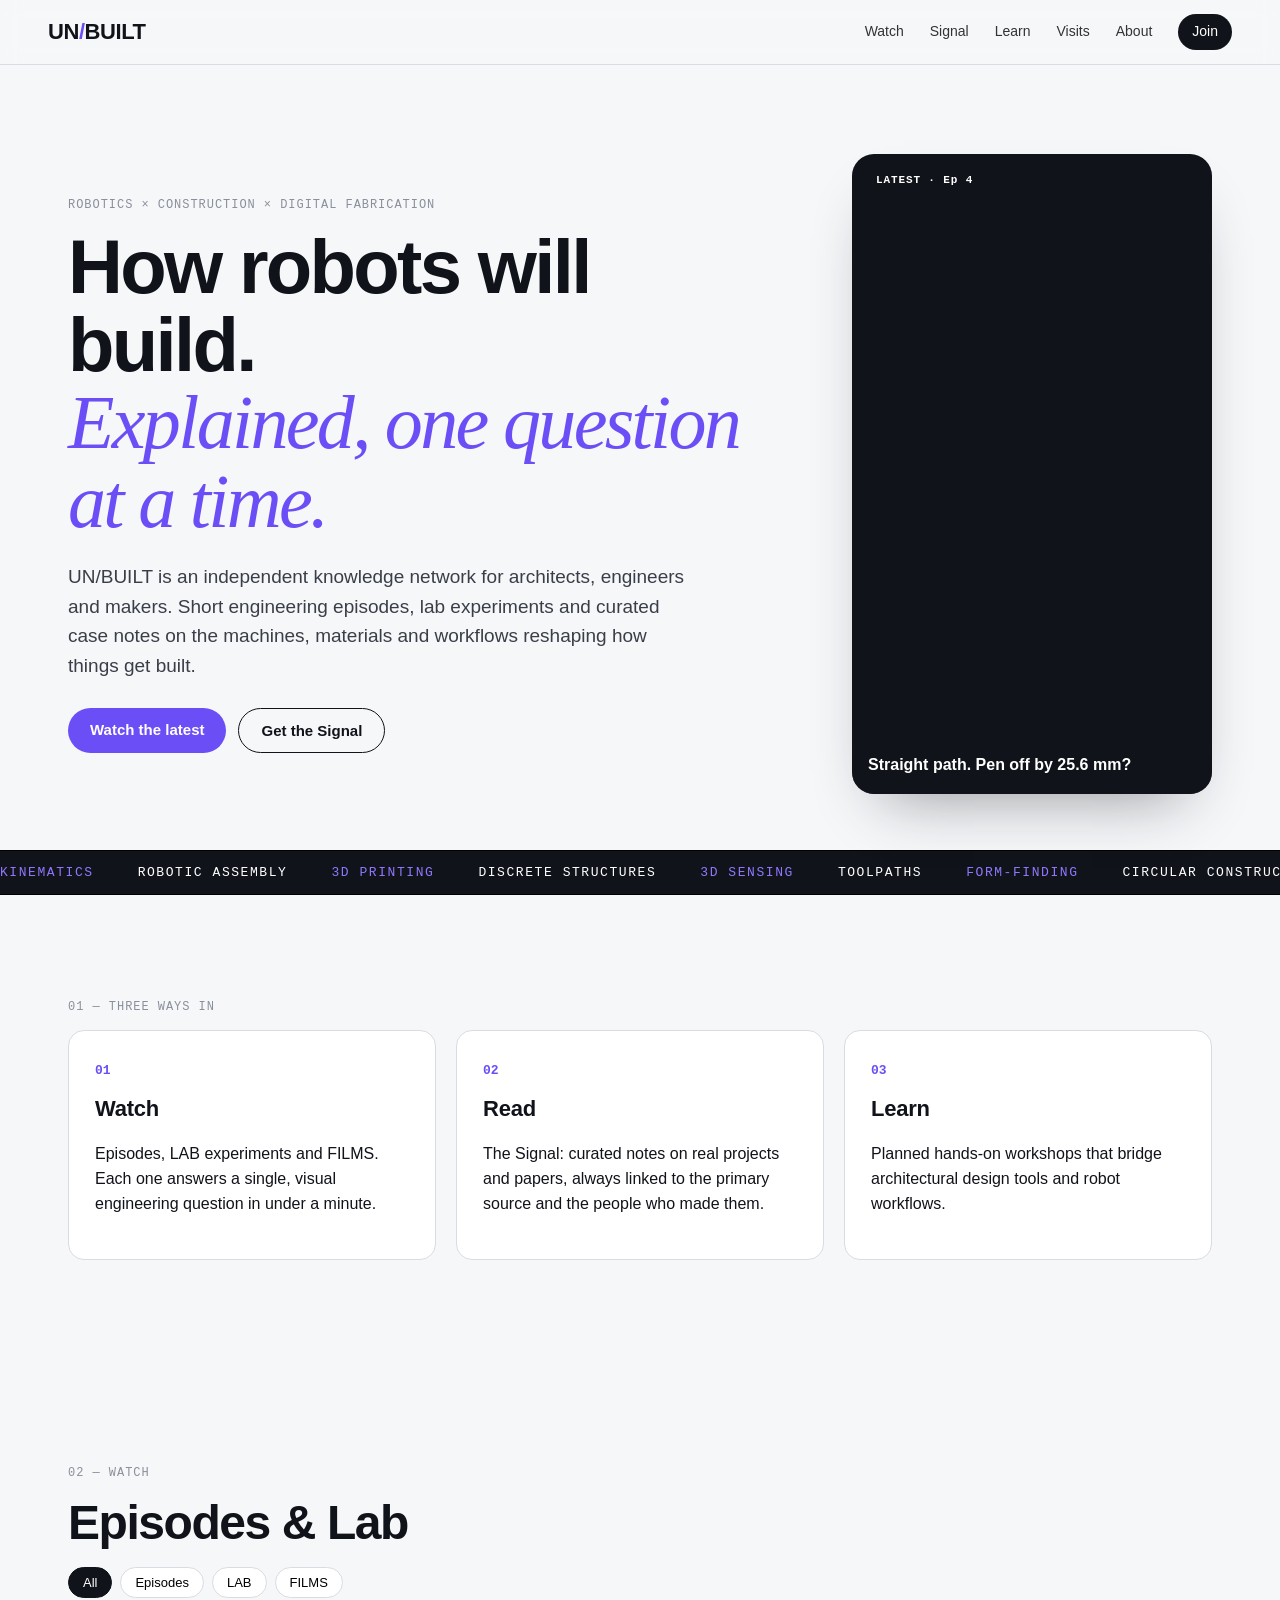
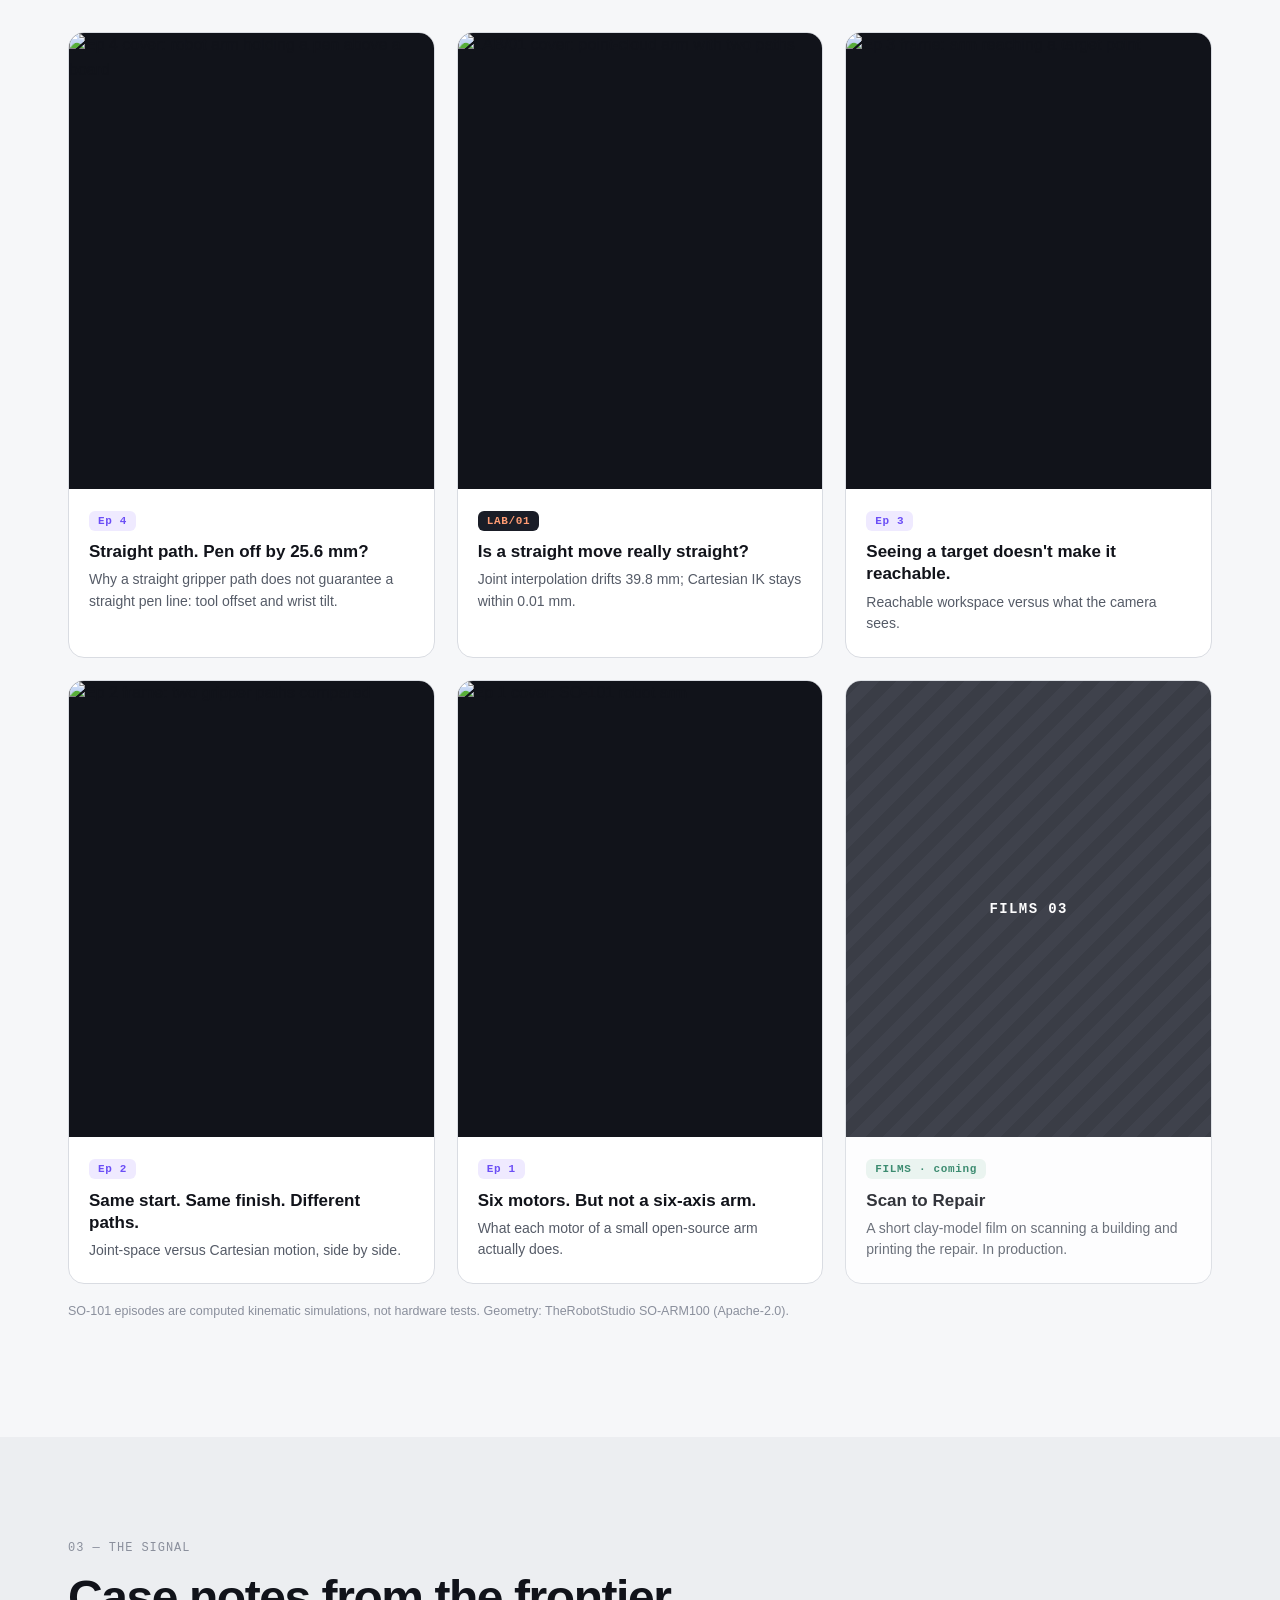
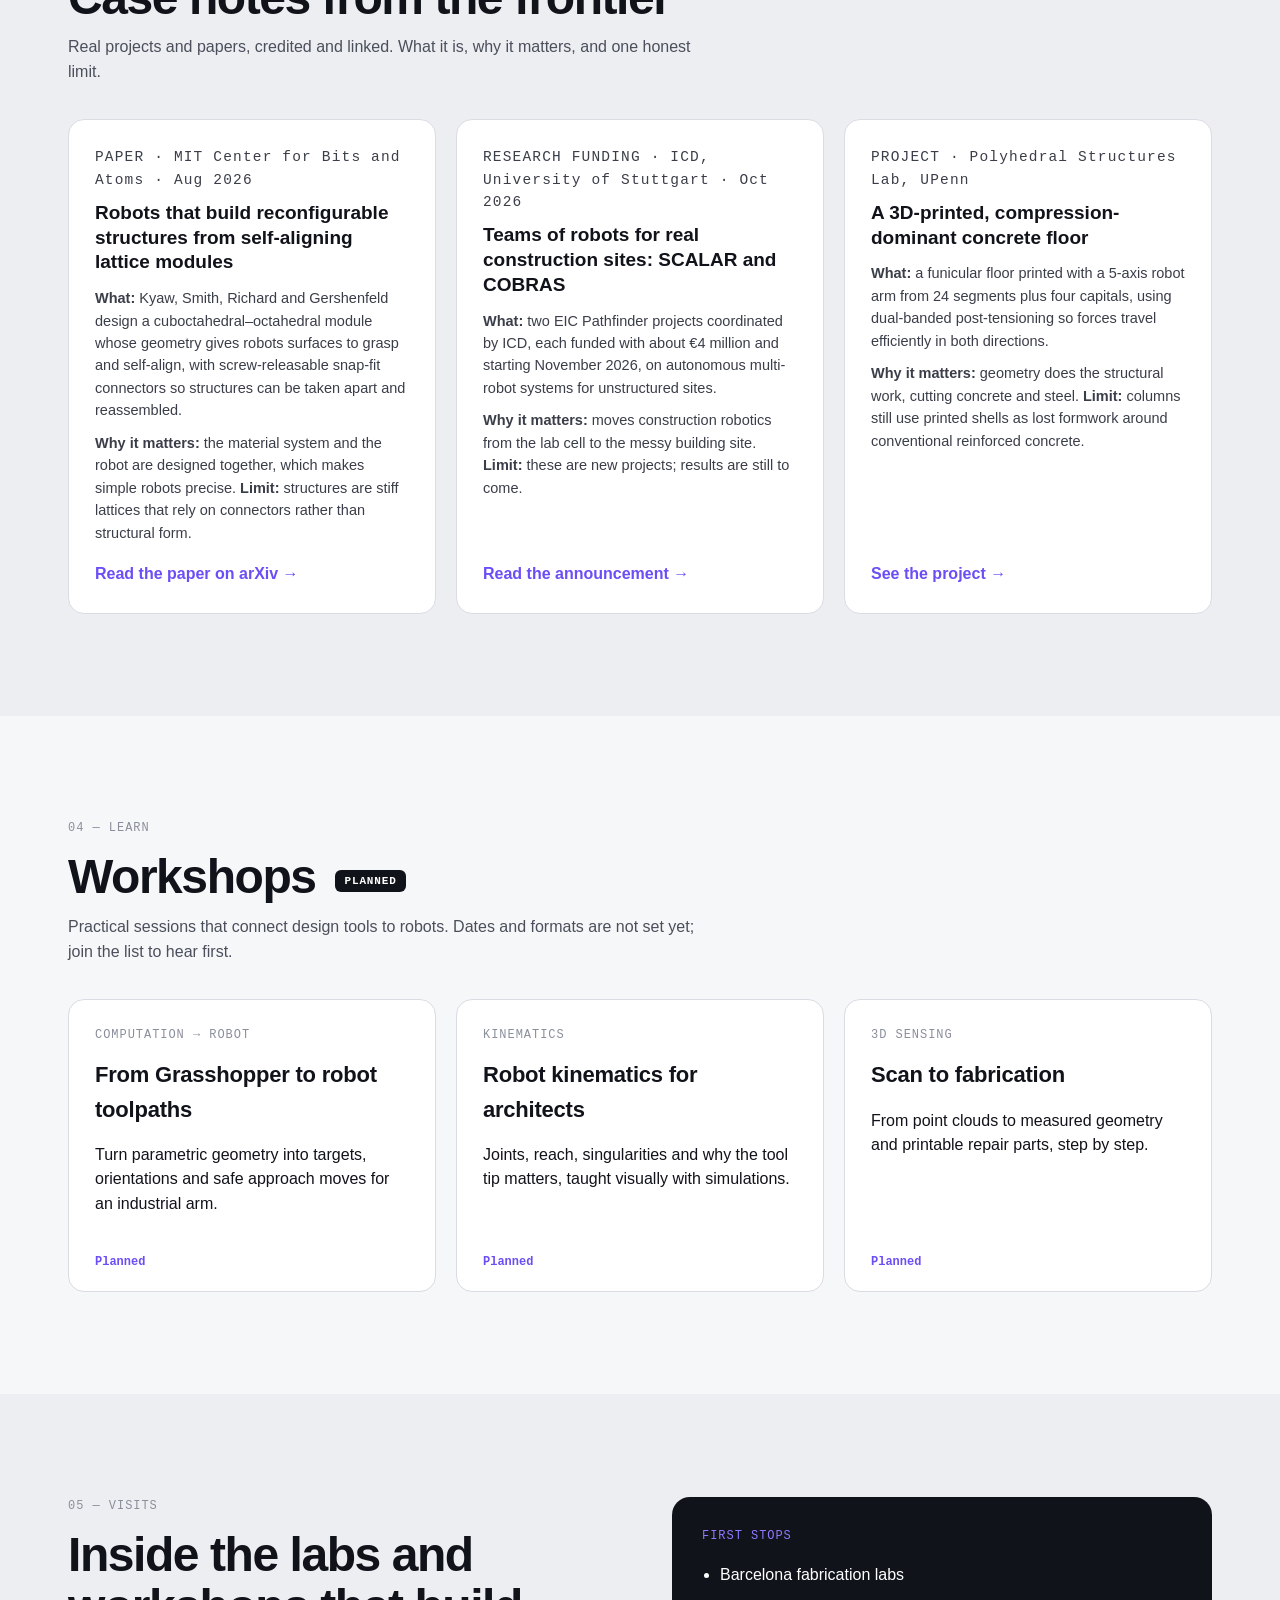
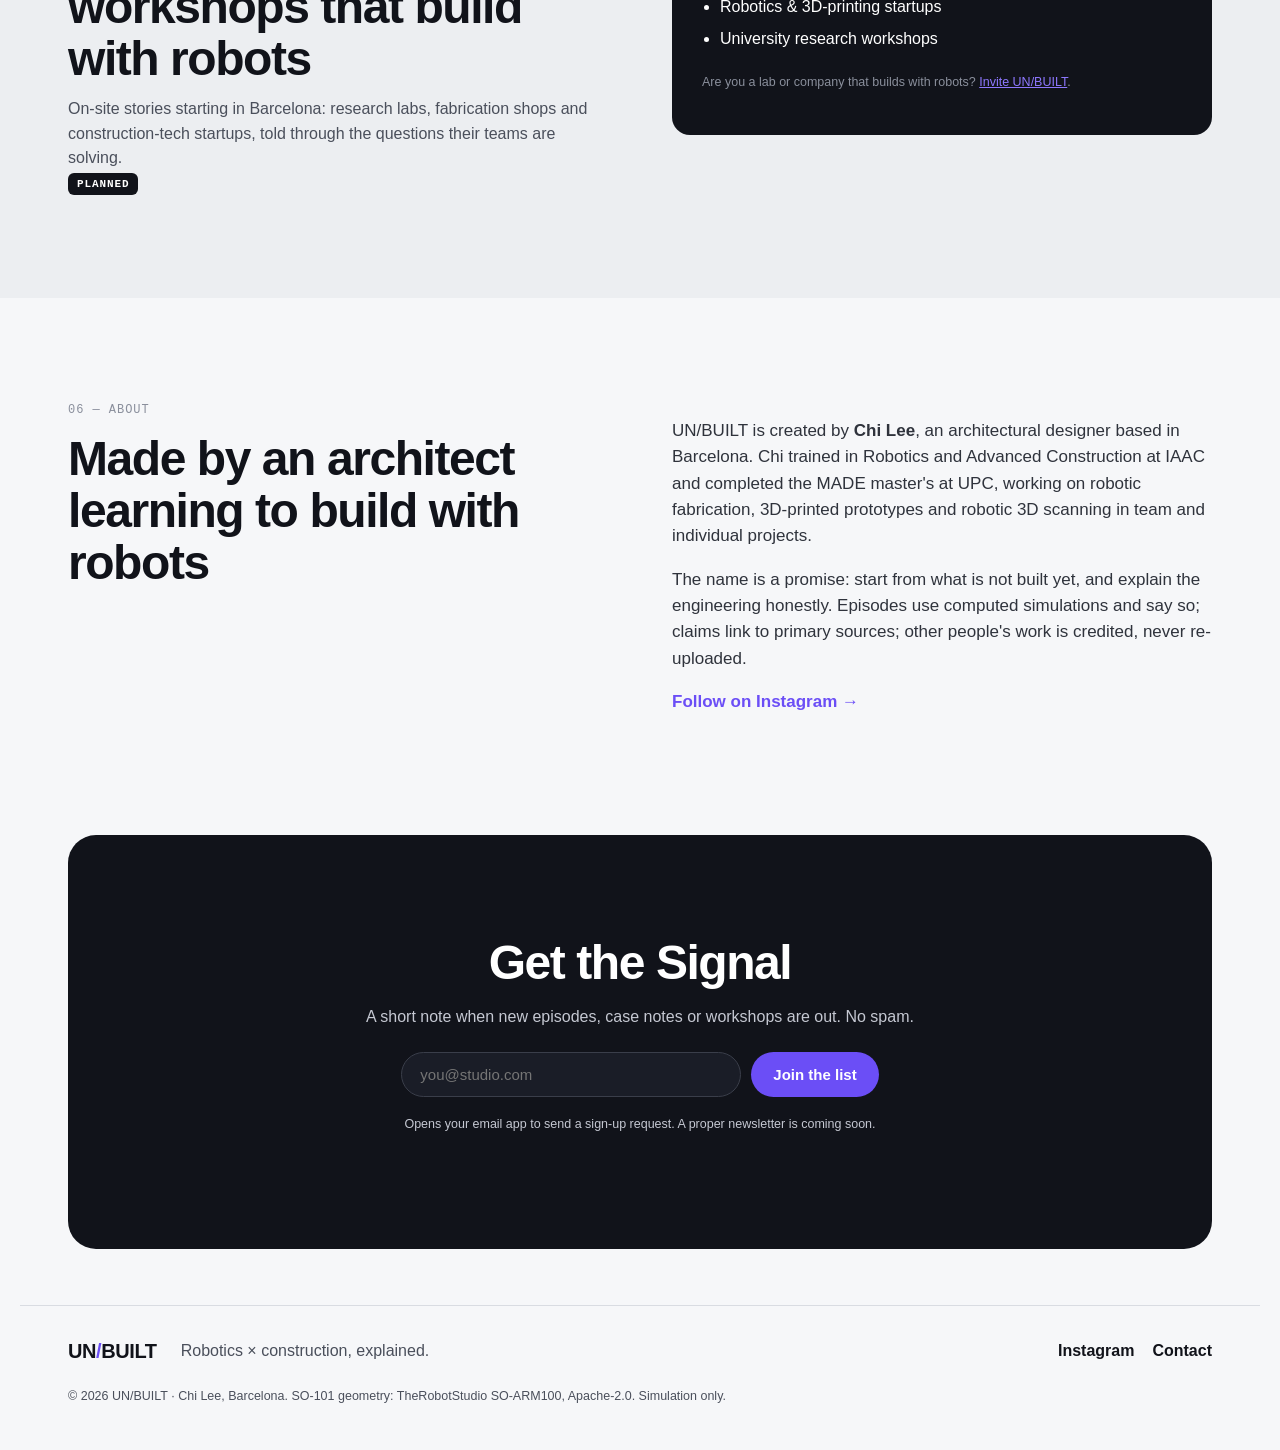
==== index.html @ 5b755fb1 "Add UN/BUILT site" ====
<!doctype html>
<html lang="en">
<head>
<meta charset="utf-8">
<meta name="viewport" content="width=device-width, initial-scale=1">
<title>UN/BUILT — Robotics × Construction, explained</title>
<meta name="description" content="UN/BUILT is an English-first knowledge network on robotics, construction and digital fabrication: short engineering episodes, lab experiments, curated case notes and planned workshops.">
<meta property="og:title" content="UN/BUILT — Robotics × Construction, explained">
<meta property="og:description" content="Short engineering episodes, lab experiments and curated case notes on robots that build.">
<meta property="og:image" content="img/ep04.jpg">
<link rel="icon" href="data:image/svg+xml,%3Csvg xmlns='http://www.w3.org/2000/svg' viewBox='0 0 64 64'%3E%3Crect width='64' height='64' fill='%2311131a'/%3E%3Cpath d='M38 10 L26 54' stroke='%236b4ef6' stroke-width='7'/%3E%3C/svg%3E">
<link rel="stylesheet" href="style.css">
</head>
<body>
<header class="nav">
  <a class="logo" href="#top" aria-label="UN/BUILT home">UN<span>/</span>BUILT</a>
  <button class="menu-btn" aria-label="Open menu" aria-expanded="false">Menu</button>
  <nav class="links">
    <a href="#watch">Watch</a><a href="#signal">Signal</a><a href="#learn">Learn</a><a href="#visits">Visits</a><a href="#about">About</a>
    <a class="cta-sm" href="#join">Join</a>
  </nav>
</header>

<main id="top">
<section class="hero">
  <div class="hero-text">
    <p class="kicker">ROBOTICS × CONSTRUCTION × DIGITAL FABRICATION</p>
    <h1>How robots will build.<br><em>Explained, one question at a time.</em></h1>
    <p class="lead">UN/BUILT is an independent knowledge network for architects, engineers and makers. Short engineering episodes, lab experiments and curated case notes on the machines, materials and workflows reshaping how things get built.</p>
    <div class="ctas">
      <a class="btn" href="#watch">Watch the latest</a>
      <a class="btn ghost" href="#join">Get the Signal</a>
    </div>
  </div>
  <a class="hero-media" href="https://www.instagram.com/un.built______/reel/DfkV_OZxsJX/" target="_blank" rel="noopener">
    <video src="img/hero.mp4" poster="img/hero-poster.jpg" autoplay muted loop playsinline></video>
    <span class="tag">LATEST · Ep 4</span>
    <span class="caption">Straight path. Pen off by 25.6 mm?</span>
  </a>
</section>

<section class="ticker" aria-hidden="true">
  <div class="track"><span>KINEMATICS</span><span>ROBOTIC ASSEMBLY</span><span>3D PRINTING</span><span>DISCRETE STRUCTURES</span><span>3D SENSING</span><span>TOOLPATHS</span><span>FORM-FINDING</span><span>CIRCULAR CONSTRUCTION</span><span>KINEMATICS</span><span>ROBOTIC ASSEMBLY</span><span>3D PRINTING</span><span>DISCRETE STRUCTURES</span><span>3D SENSING</span><span>TOOLPATHS</span><span>FORM-FINDING</span><span>CIRCULAR CONSTRUCTION</span></div>
</section>

<section class="pillars">
  <p class="label">01 — THREE WAYS IN</p>
  <div class="grid3">
    <article><span class="num">01</span><h3>Watch</h3><p>Episodes, LAB experiments and FILMS. Each one answers a single, visual engineering question in under a minute.</p></article>
    <article><span class="num">02</span><h3>Read</h3><p>The Signal: curated notes on real projects and papers, always linked to the primary source and the people who made them.</p></article>
    <article><span class="num">03</span><h3>Learn</h3><p>Planned hands-on workshops that bridge architectural design tools and robot workflows.</p></article>
  </div>
</section>

<section id="watch" class="section">
  <div class="sec-head">
    <p class="label">02 — WATCH</p>
    <h2>Episodes &amp; Lab</h2>
    <div class="filters" role="tablist">
      <button class="on" data-f="all">All</button><button data-f="ep">Episodes</button><button data-f="lab">LAB</button><button data-f="films">FILMS</button>
    </div>
  </div>
  <div class="cards">
    <a class="card" data-k="ep" href="https://www.instagram.com/un.built______/reel/DfkV_OZxsJX/" target="_blank" rel="noopener"><img src="img/ep04.jpg" alt="Ep 4 cover: robot arm holding a pen above a board" loading="lazy"><div><span class="pill">Ep 4</span><h4>Straight path. Pen off by 25.6 mm?</h4><p>Why a straight gripper path does not guarantee a straight pen line: tool offset and wrist tilt.</p></div></a>
    <a class="card" data-k="lab" href="https://www.instagram.com/un.built______/reel/DfdSRo4Nv-b/" target="_blank" rel="noopener"><img src="img/lab01.jpg" alt="LAB/01 cover: point-cloud arm with two paths" loading="lazy"><div><span class="pill lab">LAB/01</span><h4>Is a straight move really straight?</h4><p>Joint interpolation drifts 39.8 mm; Cartesian IK stays within 0.01 mm.</p></div></a>
    <a class="card" data-k="ep" href="https://www.instagram.com/un.built______/reel/DfdNdWeAOtz/" target="_blank" rel="noopener"><img src="img/ep03.jpg" alt="Ep 3 frame: arm reaching a target point" loading="lazy"><div><span class="pill">Ep 3</span><h4>Seeing a target doesn't make it reachable.</h4><p>Reachable workspace versus what the camera sees.</p></div></a>
    <a class="card" data-k="ep" href="https://www.instagram.com/un.built______/reel/DfaCfo9vAp_/" target="_blank" rel="noopener"><img src="img/ep02.jpg" alt="Ep 2 frame: two gripper paths compared" loading="lazy"><div><span class="pill">Ep 2</span><h4>Same start. Same finish. Different paths.</h4><p>Joint-space versus Cartesian motion, side by side.</p></div></a>
    <a class="card" data-k="ep" href="https://www.instagram.com/p/DfX3Q9VhIpX/" target="_blank" rel="noopener"><img src="img/ep01.jpg" alt="Ep 1 cover: SO-101 robot arm" loading="lazy"><div><span class="pill">Ep 1</span><h4>Six motors. But not a six-axis arm.</h4><p>What each motor of a small open-source arm actually does.</p></div></a>
    <div class="card soon" data-k="films"><div class="ph"><span>FILMS 03</span></div><div><span class="pill films">FILMS · coming</span><h4>Scan to Repair</h4><p>A short clay-model film on scanning a building and printing the repair. In production.</p></div></div>
  </div>
  <p class="fine">SO-101 episodes are computed kinematic simulations, not hardware tests. Geometry: TheRobotStudio SO-ARM100 (Apache-2.0).</p>
</section>

<section id="signal" class="section alt">
  <div class="sec-head">
    <p class="label">03 — THE SIGNAL</p>
    <h2>Case notes from the frontier</h2>
    <p class="sub">Real projects and papers, credited and linked. What it is, why it matters, and one honest limit.</p>
  </div>
  <div class="notes">
    <article class="note">
      <p class="meta">PAPER · MIT Center for Bits and Atoms · Aug 2026</p>
      <h4>Robots that build reconfigurable structures from self-aligning lattice modules</h4>
      <p><b>What:</b> Kyaw, Smith, Richard and Gershenfeld design a cuboctahedral–octahedral module whose geometry gives robots surfaces to grasp and self-align, with screw-releasable snap-fit connectors so structures can be taken apart and reassembled.</p>
      <p><b>Why it matters:</b> the material system and the robot are designed together, which makes simple robots precise. <b>Limit:</b> structures are stiff lattices that rely on connectors rather than structural form.</p>
      <a href="https://arxiv.org/abs/2608.07576" target="_blank" rel="noopener">Read the paper on arXiv →</a>
    </article>
    <article class="note">
      <p class="meta">RESEARCH FUNDING · ICD, University of Stuttgart · Oct 2026</p>
      <h4>Teams of robots for real construction sites: SCALAR and COBRAS</h4>
      <p><b>What:</b> two EIC Pathfinder projects coordinated by ICD, each funded with about €4 million and starting November 2026, on autonomous multi-robot systems for unstructured sites.</p>
      <p><b>Why it matters:</b> moves construction robotics from the lab cell to the messy building site. <b>Limit:</b> these are new projects; results are still to come.</p>
      <a href="https://www.intcdc.uni-stuttgart.de/news-events/news/detail/Robot-teams-for-construction-sites" target="_blank" rel="noopener">Read the announcement →</a>
    </article>
    <article class="note">
      <p class="meta">PROJECT · Polyhedral Structures Lab, UPenn</p>
      <h4>A 3D-printed, compression-dominant concrete floor</h4>
      <p><b>What:</b> a funicular floor printed with a 5-axis robot arm from 24 segments plus four capitals, using dual-banded post-tensioning so forces travel efficiently in both directions.</p>
      <p><b>Why it matters:</b> geometry does the structural work, cutting concrete and steel. <b>Limit:</b> columns still use printed shells as lost formwork around conventional reinforced concrete.</p>
      <a href="https://psl.design.upenn.edu/project/3d-printed-dual-banded-high-performance-concrete-floor" target="_blank" rel="noopener">See the project →</a>
    </article>
  </div>
</section>

<section id="learn" class="section">
  <div class="sec-head">
    <p class="label">04 — LEARN</p>
    <h2>Workshops <span class="badge">Planned</span></h2>
    <p class="sub">Practical sessions that connect design tools to robots. Dates and formats are not set yet; join the list to hear first.</p>
  </div>
  <div class="grid3 courses">
    <article><p class="theme">COMPUTATION → ROBOT</p><h3>From Grasshopper to robot toolpaths</h3><p>Turn parametric geometry into targets, orientations and safe approach moves for an industrial arm.</p><span class="state">Planned</span></article>
    <article><p class="theme">KINEMATICS</p><h3>Robot kinematics for architects</h3><p>Joints, reach, singularities and why the tool tip matters, taught visually with simulations.</p><span class="state">Planned</span></article>
    <article><p class="theme">3D SENSING</p><h3>Scan to fabrication</h3><p>From point clouds to measured geometry and printable repair parts, step by step.</p><span class="state">Planned</span></article>
  </div>
</section>

<section id="visits" class="section alt">
  <div class="split">
    <div>
      <p class="label">05 — VISITS</p>
      <h2>Inside the labs and workshops that build with robots</h2>
      <p class="sub">On-site stories starting in Barcelona: research labs, fabrication shops and construction-tech startups, told through the questions their teams are solving.</p>
      <span class="badge">Planned</span>
    </div>
    <div class="visit-box">
      <p class="mono">FIRST STOPS</p>
      <ul><li>Barcelona fabrication labs</li><li>Robotics &amp; 3D-printing startups</li><li>University research workshops</li></ul>
      <p class="fine">Are you a lab or company that builds with robots? <a href="mailto:fu6fu62@gmail.com?subject=UN%2FBUILT%20Visits">Invite UN/BUILT</a>.</p>
    </div>
  </div>
</section>

<section id="about" class="section">
  <div class="split">
    <div>
      <p class="label">06 — ABOUT</p>
      <h2>Made by an architect learning to build with robots</h2>
    </div>
    <div class="about-text">
      <p>UN/BUILT is created by <b>Chi Lee</b>, an architectural designer based in Barcelona. Chi trained in Robotics and Advanced Construction at IAAC and completed the MADE master's at UPC, working on robotic fabrication, 3D-printed prototypes and robotic 3D scanning in team and individual projects.</p>
      <p>The name is a promise: start from what is not built yet, and explain the engineering honestly. Episodes use computed simulations and say so; claims link to primary sources; other people's work is credited, never re-uploaded.</p>
      <p><a href="https://www.instagram.com/un.built______/" target="_blank" rel="noopener">Follow on Instagram →</a></p>
    </div>
  </div>
</section>

<section id="join" class="join">
  <h2>Get the Signal</h2>
  <p>A short note when new episodes, case notes or workshops are out. No spam.</p>
  <form class="signup" action="mailto:fu6fu62@gmail.com" method="get" enctype="text/plain">
    <input type="hidden" name="subject" value="Join UN/BUILT Signal">
    <label class="sr" for="em">Email</label>
    <input id="em" type="email" name="body" placeholder="you@studio.com" required>
    <button class="btn" type="submit">Join the list</button>
  </form>
  <p class="fine">Opens your email app to send a sign-up request. A proper newsletter is coming soon.</p>
</section>
</main>

<footer class="foot">
  <div class="logo small">UN<span>/</span>BUILT</div>
  <p>Robotics × construction, explained.</p>
  <nav><a href="https://www.instagram.com/un.built______/" target="_blank" rel="noopener">Instagram</a><a href="mailto:fu6fu62@gmail.com">Contact</a></nav>
  <p class="fine">© 2026 UN/BUILT · Chi Lee, Barcelona. SO-101 geometry: TheRobotStudio SO-ARM100, Apache-2.0. Simulation only.</p>
</footer>
<script src="main.js"></script>
</body>
</html>
---- style.css ----
:root{--ink:#11131a;--ink2:#1a1d27;--grey:#eceef1;--mid:#8a8f9c;--line:#d9dce2;--acc:#6b4ef6;--acc2:#8e78ff;--orange:#e5603a;--max:1240px;
--sans:"Inter","Helvetica Neue",Arial,sans-serif;--serif:Georgia,"Times New Roman",serif;--mono:"JetBrains Mono",ui-monospace,Menlo,Consolas,monospace}
*{box-sizing:border-box}html{scroll-behavior:smooth}body{margin:0;font-family:var(--sans);color:var(--ink);background:#f6f7f9;line-height:1.55;-webkit-font-smoothing:antialiased}
img,video{max-width:100%;display:block}a{color:inherit}
.sr{position:absolute;width:1px;height:1px;overflow:hidden;clip:rect(0 0 0 0)}
.nav{position:sticky;top:0;z-index:20;display:flex;align-items:center;justify-content:space-between;padding:14px clamp(18px,4vw,48px);background:rgba(246,247,249,.88);backdrop-filter:blur(10px);border-bottom:1px solid var(--line)}
.logo{font-weight:800;font-size:22px;letter-spacing:-.02em;text-decoration:none}.logo span{color:var(--acc)}.logo.small{font-size:20px}
.links{display:flex;gap:26px;align-items:center;font-size:14px}.links a{text-decoration:none;color:#333}.links a:hover{color:var(--acc)}
.cta-sm{background:var(--ink);color:#fff!important;padding:7px 14px;border-radius:999px}
.menu-btn{display:none;border:1px solid var(--ink);background:none;border-radius:999px;padding:6px 14px;font:inherit;font-size:14px}
.hero{max-width:var(--max);margin:0 auto;padding:clamp(40px,7vw,96px) clamp(18px,4vw,48px) 56px;display:grid;grid-template-columns:1.25fr .75fr;gap:clamp(28px,5vw,72px);align-items:center}
.kicker,.label,.mono,.meta,.theme{font-family:var(--mono);font-size:12px;letter-spacing:.08em;color:var(--mid);margin:0 0 14px}
h1{font-size:clamp(38px,6vw,76px);line-height:1.02;letter-spacing:-.035em;margin:0 0 22px}h1 em{font-family:var(--serif);font-weight:400;color:var(--acc)}
.lead{font-size:clamp(16px,1.5vw,19px);color:#3a3e48;max-width:620px}
.ctas{display:flex;gap:12px;flex-wrap:wrap;margin-top:28px}
.btn{display:inline-block;background:var(--acc);color:#fff;border:0;border-radius:999px;padding:13px 22px;font:600 15px var(--sans);text-decoration:none;cursor:pointer}.btn:hover{background:#5636e8}
.btn.ghost{background:transparent;color:var(--ink);border:1.5px solid var(--ink)}
.hero-media{position:relative;border-radius:22px;overflow:hidden;background:var(--ink);aspect-ratio:9/16;max-height:640px;justify-self:end;width:100%;max-width:360px;text-decoration:none;box-shadow:0 30px 60px -30px rgba(17,19,26,.45)}
.hero-media video{width:100%;height:100%;object-fit:cover}
.tag{position:absolute;top:14px;left:14px;font:600 11px var(--mono);letter-spacing:.08em;background:var(--ink);color:#fff;padding:6px 10px;border-radius:6px}
.caption{position:absolute;left:0;right:0;bottom:0;padding:40px 16px 16px;color:#fff;font-weight:600;background:linear-gradient(transparent,rgba(17,19,26,.85))}
.ticker{overflow:hidden;background:var(--ink);color:#fff;padding:14px 0;border-block:1px solid #000}
.track{display:flex;gap:44px;width:max-content;animation:tick 40s linear infinite;font:500 13px var(--mono);letter-spacing:.12em}.track span:nth-child(odd){color:var(--acc2)}
@keyframes tick{to{transform:translateX(-50%)}}
.pillars,.section,.join{max-width:var(--max);margin:0 auto;padding:clamp(56px,8vw,104px) clamp(18px,4vw,48px)}
.section.alt{max-width:none;background:var(--grey)}.section.alt>*{max-width:calc(var(--max) - 2*clamp(18px,4vw,48px));margin-left:auto;margin-right:auto}
.grid3{display:grid;grid-template-columns:repeat(3,1fr);gap:20px}
.grid3 article{background:#fff;border:1px solid var(--line);border-radius:16px;padding:26px}
.num{font:700 13px var(--mono);color:var(--acc)}h3{font-size:22px;letter-spacing:-.01em;margin:10px 0 8px}
h2{font-size:clamp(30px,4vw,48px);line-height:1.08;letter-spacing:-.03em;margin:0 0 12px}
.sec-head{margin-bottom:34px}.sub{color:#4a4f5b;max-width:640px;margin:0}
.filters{display:flex;gap:8px;flex-wrap:wrap;margin-top:18px}.filters button{font:500 13px var(--sans);border:1px solid var(--line);background:#fff;border-radius:999px;padding:7px 14px;cursor:pointer}.filters button.on{background:var(--ink);color:#fff;border-color:var(--ink)}
.cards{display:grid;grid-template-columns:repeat(3,1fr);gap:22px}
.card{display:flex;flex-direction:column;background:#fff;border:1px solid var(--line);border-radius:16px;overflow:hidden;text-decoration:none;transition:transform .2s,box-shadow .2s}
.card:hover{transform:translateY(-4px);box-shadow:0 20px 40px -24px rgba(17,19,26,.35)}
.card img,.card .ph{aspect-ratio:4/5;object-fit:cover;object-position:top;width:100%;background:var(--ink)}
.card .ph{display:grid;place-items:center;color:#fff;font:600 14px var(--mono);letter-spacing:.1em;background:repeating-linear-gradient(135deg,#1a1d27 0 12px,#20232f 12px 24px)}
.card>div:last-child{padding:18px 20px 22px}.card h4{margin:10px 0 6px;font-size:17px;line-height:1.3}.card p{margin:0;color:#555b67;font-size:14px}
.pill{font:600 11px var(--mono);letter-spacing:.06em;padding:4px 9px;border-radius:6px;background:#efeaff;color:var(--acc)}.pill.lab{background:#1a1d27;color:#ff9b73}.pill.films{background:#e9f4ef;color:#1d7a5a}
.card.soon{opacity:.85}.hide{display:none!important}
.fine{font-size:12.5px;color:var(--mid);margin-top:18px}
.notes{display:grid;grid-template-columns:repeat(3,1fr);gap:20px}
.note{background:#fff;border-radius:16px;padding:26px;border:1px solid var(--line);display:flex;flex-direction:column}
.note h4{font-size:19px;line-height:1.3;margin:0 0 12px}.note p{font-size:14.5px;color:#3a3e48;margin:0 0 10px}
.note a{margin-top:auto;color:var(--acc);font-weight:600;text-decoration:none;padding-top:8px}
.badge{display:inline-block;vertical-align:middle;font:600 11px var(--mono);letter-spacing:.08em;background:var(--ink);color:#fff;border-radius:6px;padding:5px 9px;text-transform:uppercase}
h2 .badge{font-size:11px;margin-left:8px}
.courses article{position:relative;padding-bottom:58px}.state{position:absolute;bottom:22px;left:26px;font:600 12px var(--mono);color:var(--acc)}
.split{display:grid;grid-template-columns:1fr 1fr;gap:clamp(28px,5vw,72px);align-items:start}
.visit-box{background:var(--ink);color:#fff;border-radius:18px;padding:30px}.visit-box .mono{color:var(--acc2)}.visit-box ul{padding-left:18px;margin:0 0 10px;line-height:2}.visit-box a{color:var(--acc2)}
.about-text p{font-size:17px;color:#2f333c}.about-text a{color:var(--acc);font-weight:600;text-decoration:none}
.join{text-align:center;background:var(--ink);color:#fff;border-radius:28px;margin-bottom:56px;max-width:calc(var(--max) - 2*clamp(18px,4vw,48px))}
.join h2{color:#fff}.join>p{color:#c5c8d2}
.signup{display:flex;gap:10px;justify-content:center;flex-wrap:wrap;margin-top:22px}
.signup input[type=email]{width:min(340px,100%);padding:13px 18px;border-radius:999px;border:1px solid #3a3e4a;background:#1a1d27;color:#fff;font:15px var(--sans)}
.foot{max-width:var(--max);margin:0 auto;padding:30px clamp(18px,4vw,48px) 44px;border-top:1px solid var(--line);display:grid;grid-template-columns:auto 1fr auto;gap:8px 24px;align-items:center}
.foot p{margin:0;color:#4a4f5b}.foot nav{display:flex;gap:18px}.foot nav a{text-decoration:none;font-weight:600}.foot .fine{grid-column:1/-1;margin-top:12px}
@media (max-width:980px){.cards,.notes,.grid3{grid-template-columns:1fr 1fr}}
@media (max-width:760px){
 .links{display:none;position:absolute;top:100%;left:0;right:0;flex-direction:column;background:#f6f7f9;padding:18px;border-bottom:1px solid var(--line);gap:16px}
 .links.open{display:flex}.menu-btn{display:block}
 .hero{grid-template-columns:1fr}.hero-media{justify-self:center;max-width:300px}
 .cards,.notes,.grid3,.split{grid-template-columns:1fr}
 .foot{grid-template-columns:1fr}
}
@media (prefers-reduced-motion:reduce){.track{animation:none}}
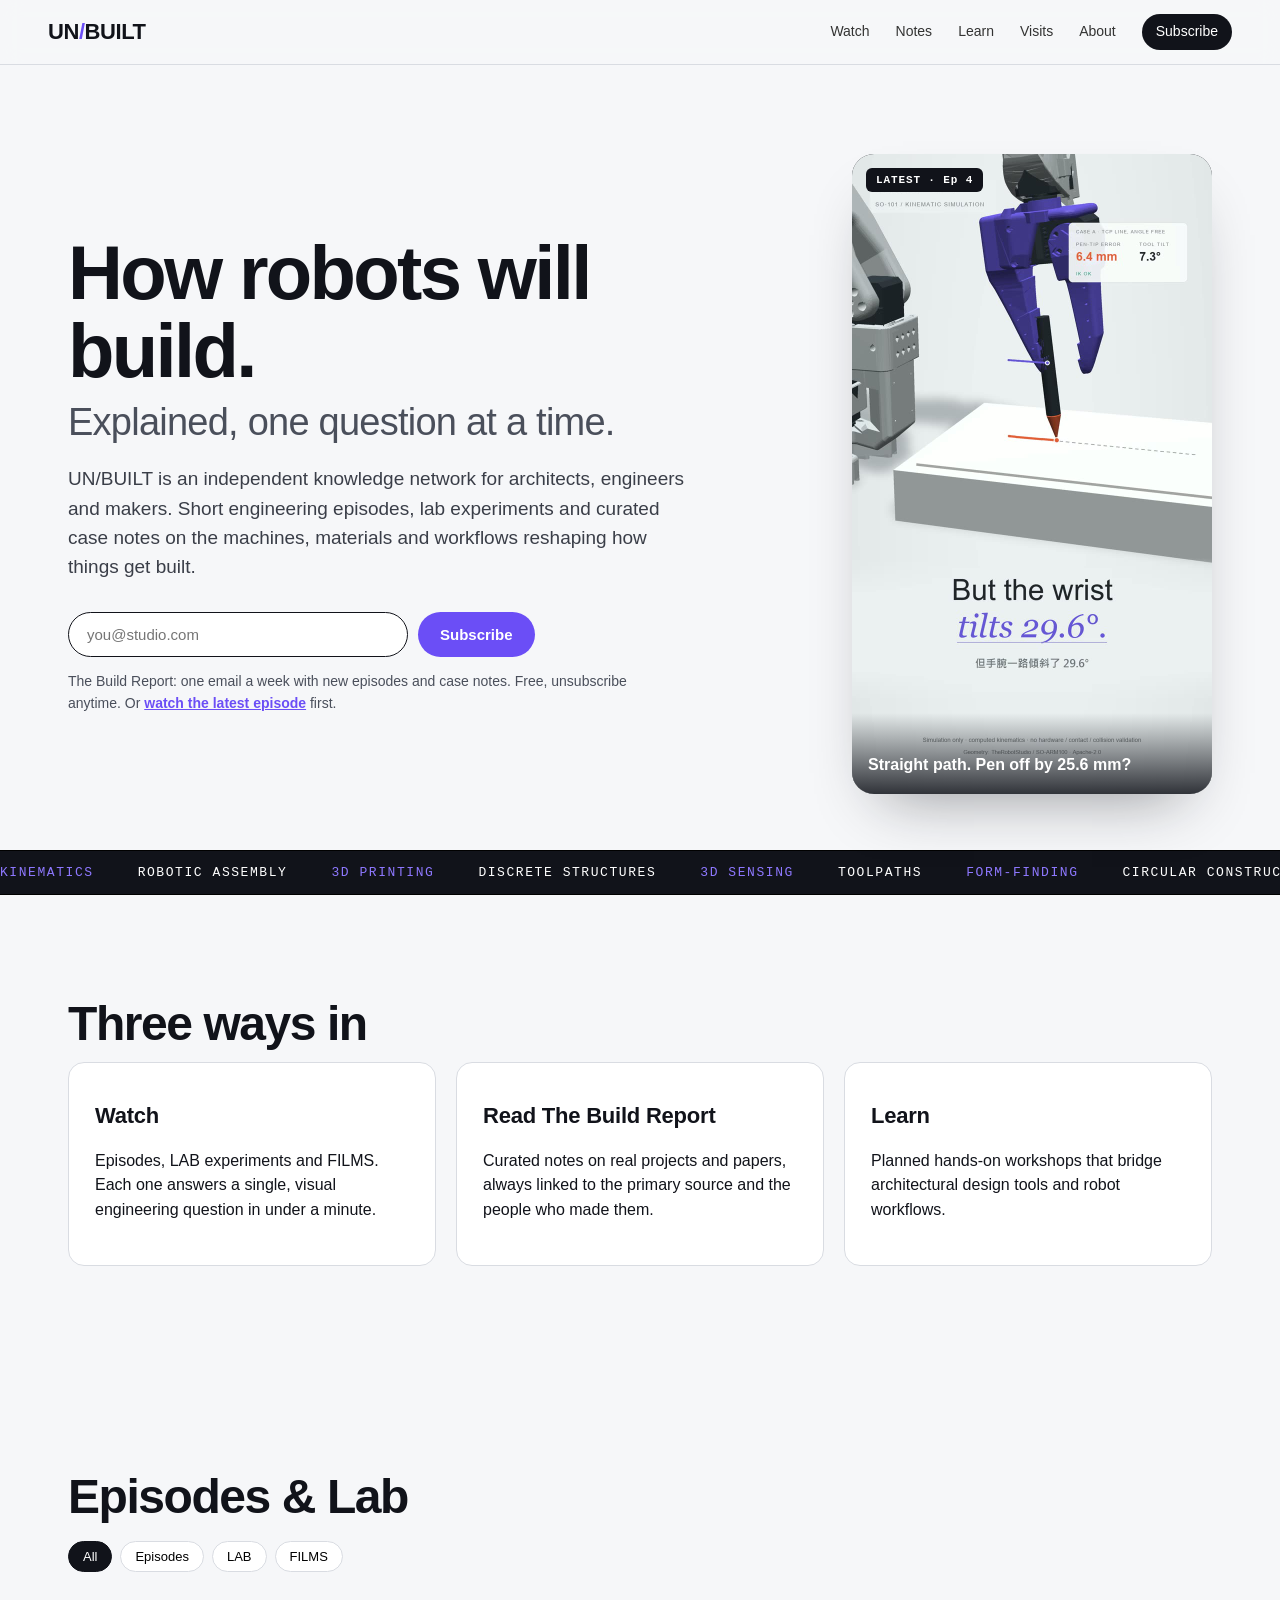
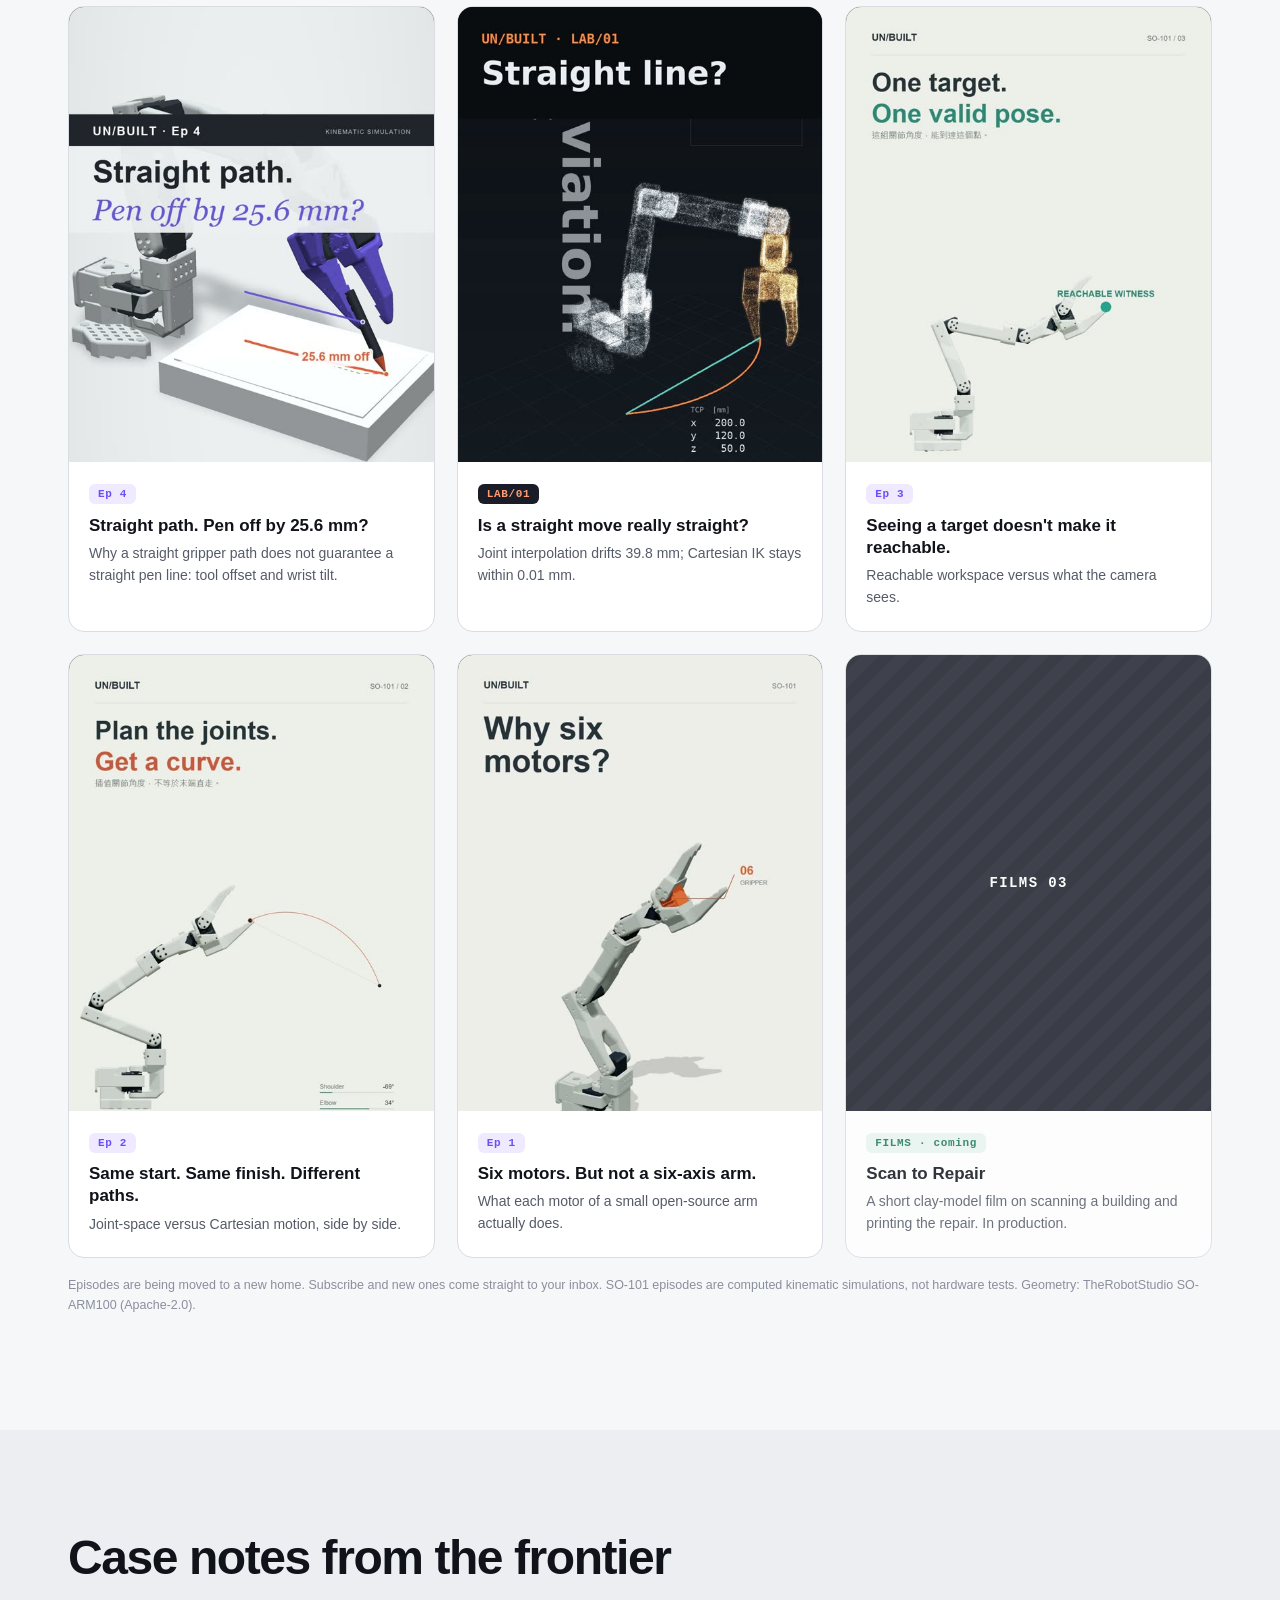
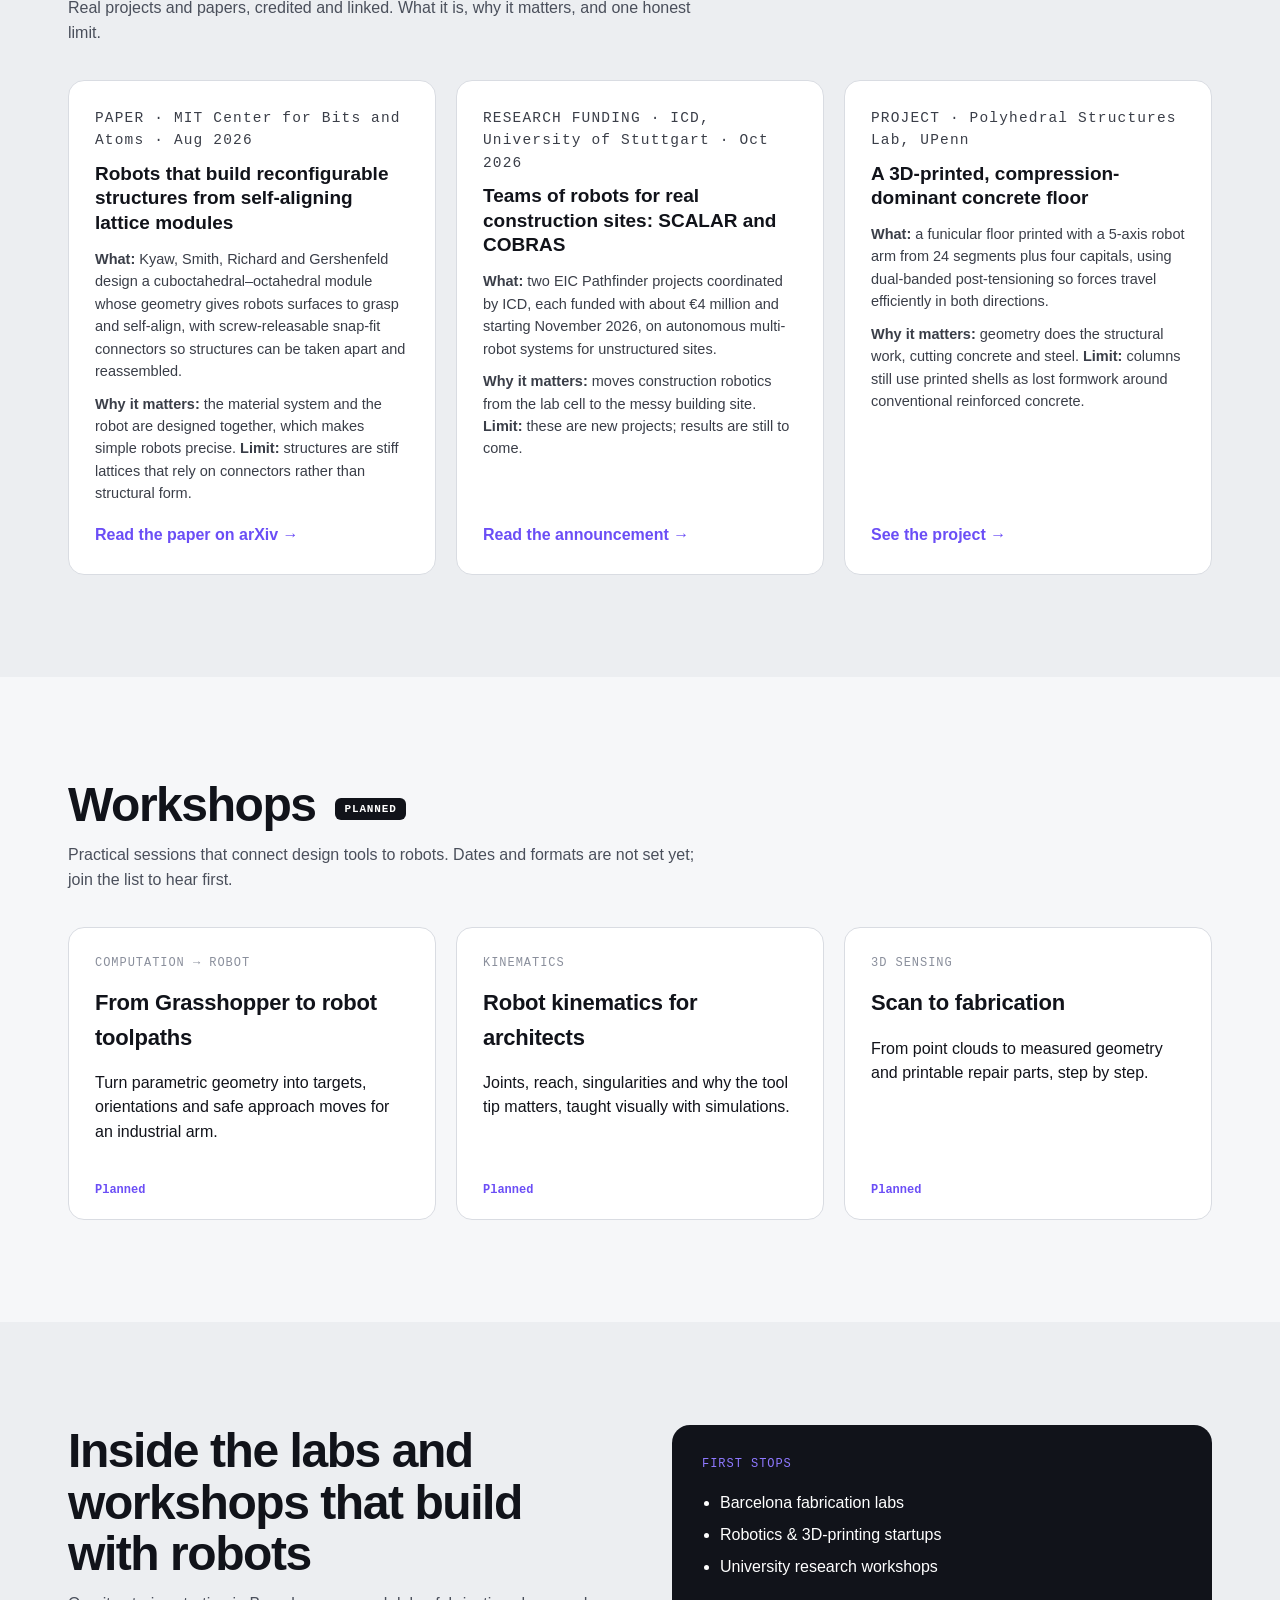
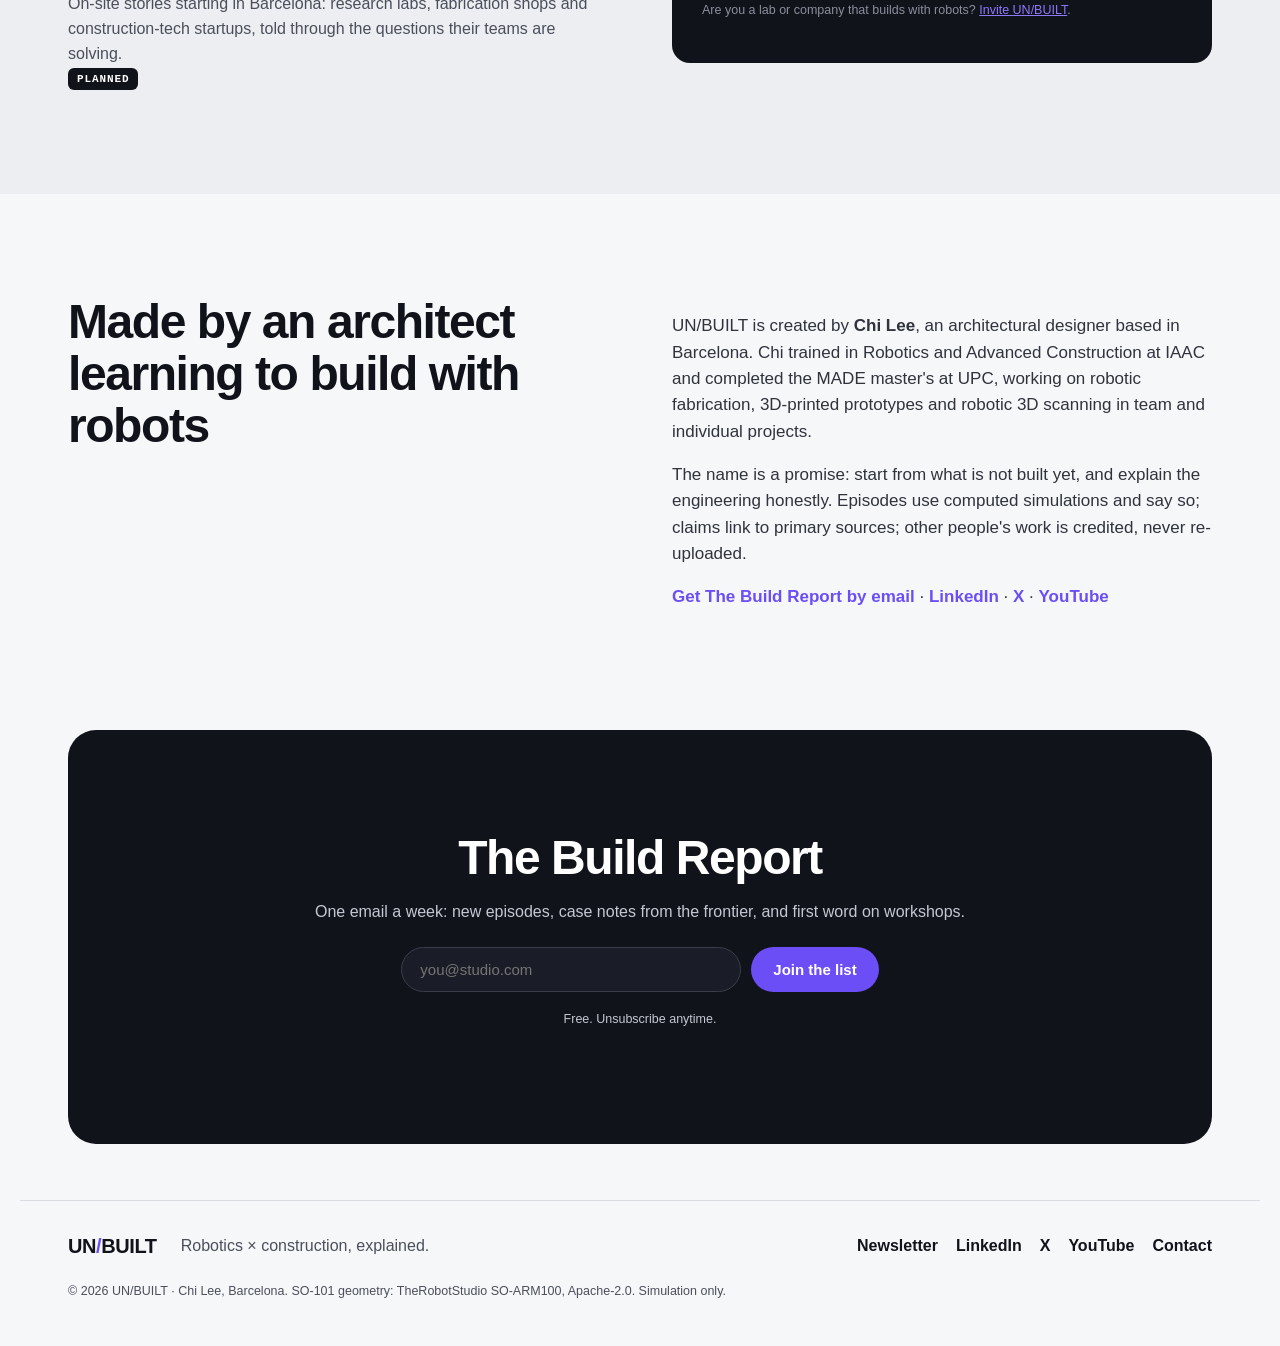
==== commit f2aa3c86: "Apply site fixes: beehiiv signup, remove IG links, The Build Report naming, add LinkedIn/X/YouTube" ====
--- a/index.html
+++ b/index.html
@@ -7,7 +7,7 @@
 <meta name="description" content="UN/BUILT is an English-first knowledge network on robotics, construction and digital fabrication: short engineering episodes, lab experiments, curated case notes and planned workshops.">
 <meta property="og:title" content="UN/BUILT — Robotics × Construction, explained">
 <meta property="og:description" content="Short engineering episodes, lab experiments and curated case notes on robots that build.">
-<meta property="og:image" content="img/ep04.jpg">
+<meta property="og:image" content="https://leeeeeeeeeerichileeeeeeeeee.github.io/unbuilt/img/ep04.jpg">
 <link rel="icon" href="data:image/svg+xml,%3Csvg xmlns='http://www.w3.org/2000/svg' viewBox='0 0 64 64'%3E%3Crect width='64' height='64' fill='%2311131a'/%3E%3Cpath d='M38 10 L26 54' stroke='%236b4ef6' stroke-width='7'/%3E%3C/svg%3E">
 <link rel="stylesheet" href="style.css">
 </head>
@@ -16,27 +16,28 @@
   <a class="logo" href="#top" aria-label="UN/BUILT home">UN<span>/</span>BUILT</a>
   <button class="menu-btn" aria-label="Open menu" aria-expanded="false">Menu</button>
   <nav class="links">
-    <a href="#watch">Watch</a><a href="#signal">Signal</a><a href="#learn">Learn</a><a href="#visits">Visits</a><a href="#about">About</a>
-    <a class="cta-sm" href="#join">Join</a>
+    <a href="#watch">Watch</a><a href="#signal">Notes</a><a href="#learn">Learn</a><a href="#visits">Visits</a><a href="#about">About</a>
+    <a class="cta-sm" href="#join">Subscribe</a>
   </nav>
 </header>
 
 <main id="top">
 <section class="hero">
   <div class="hero-text">
-    <p class="kicker">ROBOTICS × CONSTRUCTION × DIGITAL FABRICATION</p>
-    <h1>How robots will build.<br><em>Explained, one question at a time.</em></h1>
+    <h1>How robots will build.<span class="h1-sub">Explained, one question at a time.</span></h1>
     <p class="lead">UN/BUILT is an independent knowledge network for architects, engineers and makers. Short engineering episodes, lab experiments and curated case notes on the machines, materials and workflows reshaping how things get built.</p>
-    <div class="ctas">
-      <a class="btn" href="#watch">Watch the latest</a>
-      <a class="btn ghost" href="#join">Get the Signal</a>
-    </div>
+    <form class="signup hero-signup" action="https://rs-newsletter-a33182.beehiiv.com/subscribe" method="get">
+      <label class="sr" for="em-top">Email</label>
+      <input id="em-top" type="email" name="email" placeholder="you@studio.com" autocomplete="email" required>
+      <button class="btn" type="submit">Subscribe</button>
+    </form>
+    <p class="expect">The Build Report: one email a week with new episodes and case notes. Free, unsubscribe anytime. Or <a href="#watch">watch the latest episode</a> first.</p>
   </div>
-  <a class="hero-media" href="https://www.instagram.com/un.built______/reel/DfkV_OZxsJX/" target="_blank" rel="noopener">
+  <div class="hero-media">
     <video src="img/hero.mp4" poster="img/hero-poster.jpg" autoplay muted loop playsinline></video>
     <span class="tag">LATEST · Ep 4</span>
     <span class="caption">Straight path. Pen off by 25.6 mm?</span>
-  </a>
+  </div>
 </section>
 
 <section class="ticker" aria-hidden="true">
@@ -44,36 +45,34 @@
 </section>
 
 <section class="pillars">
-  <p class="label">01 — THREE WAYS IN</p>
+  <h2>Three ways in</h2>
   <div class="grid3">
-    <article><span class="num">01</span><h3>Watch</h3><p>Episodes, LAB experiments and FILMS. Each one answers a single, visual engineering question in under a minute.</p></article>
-    <article><span class="num">02</span><h3>Read</h3><p>The Signal: curated notes on real projects and papers, always linked to the primary source and the people who made them.</p></article>
-    <article><span class="num">03</span><h3>Learn</h3><p>Planned hands-on workshops that bridge architectural design tools and robot workflows.</p></article>
+    <article><h3>Watch</h3><p>Episodes, LAB experiments and FILMS. Each one answers a single, visual engineering question in under a minute.</p></article>
+    <article><h3>Read The Build Report</h3><p>Curated notes on real projects and papers, always linked to the primary source and the people who made them.</p></article>
+    <article><h3>Learn</h3><p>Planned hands-on workshops that bridge architectural design tools and robot workflows.</p></article>
   </div>
 </section>
 
 <section id="watch" class="section">
   <div class="sec-head">
-    <p class="label">02 — WATCH</p>
     <h2>Episodes &amp; Lab</h2>
     <div class="filters" role="tablist">
       <button class="on" data-f="all">All</button><button data-f="ep">Episodes</button><button data-f="lab">LAB</button><button data-f="films">FILMS</button>
     </div>
   </div>
   <div class="cards">
-    <a class="card" data-k="ep" href="https://www.instagram.com/un.built______/reel/DfkV_OZxsJX/" target="_blank" rel="noopener"><img src="img/ep04.jpg" alt="Ep 4 cover: robot arm holding a pen above a board" loading="lazy"><div><span class="pill">Ep 4</span><h4>Straight path. Pen off by 25.6 mm?</h4><p>Why a straight gripper path does not guarantee a straight pen line: tool offset and wrist tilt.</p></div></a>
-    <a class="card" data-k="lab" href="https://www.instagram.com/un.built______/reel/DfdSRo4Nv-b/" target="_blank" rel="noopener"><img src="img/lab01.jpg" alt="LAB/01 cover: point-cloud arm with two paths" loading="lazy"><div><span class="pill lab">LAB/01</span><h4>Is a straight move really straight?</h4><p>Joint interpolation drifts 39.8 mm; Cartesian IK stays within 0.01 mm.</p></div></a>
-    <a class="card" data-k="ep" href="https://www.instagram.com/un.built______/reel/DfdNdWeAOtz/" target="_blank" rel="noopener"><img src="img/ep03.jpg" alt="Ep 3 frame: arm reaching a target point" loading="lazy"><div><span class="pill">Ep 3</span><h4>Seeing a target doesn't make it reachable.</h4><p>Reachable workspace versus what the camera sees.</p></div></a>
-    <a class="card" data-k="ep" href="https://www.instagram.com/un.built______/reel/DfaCfo9vAp_/" target="_blank" rel="noopener"><img src="img/ep02.jpg" alt="Ep 2 frame: two gripper paths compared" loading="lazy"><div><span class="pill">Ep 2</span><h4>Same start. Same finish. Different paths.</h4><p>Joint-space versus Cartesian motion, side by side.</p></div></a>
-    <a class="card" data-k="ep" href="https://www.instagram.com/p/DfX3Q9VhIpX/" target="_blank" rel="noopener"><img src="img/ep01.jpg" alt="Ep 1 cover: SO-101 robot arm" loading="lazy"><div><span class="pill">Ep 1</span><h4>Six motors. But not a six-axis arm.</h4><p>What each motor of a small open-source arm actually does.</p></div></a>
+    <article class="card" data-k="ep"><img src="img/ep04.jpg" alt="Ep 4 cover: robot arm holding a pen above a board" loading="lazy"><div><span class="pill">Ep 4</span><h4>Straight path. Pen off by 25.6 mm?</h4><p>Why a straight gripper path does not guarantee a straight pen line: tool offset and wrist tilt.</p></div></article>
+    <article class="card" data-k="lab"><img src="img/lab01.jpg" alt="LAB/01 cover: point-cloud arm with two paths" loading="lazy"><div><span class="pill lab">LAB/01</span><h4>Is a straight move really straight?</h4><p>Joint interpolation drifts 39.8 mm; Cartesian IK stays within 0.01 mm.</p></div></article>
+    <article class="card" data-k="ep"><img src="img/ep03.jpg" alt="Ep 3 frame: arm reaching a target point" loading="lazy"><div><span class="pill">Ep 3</span><h4>Seeing a target doesn't make it reachable.</h4><p>Reachable workspace versus what the camera sees.</p></div></article>
+    <article class="card" data-k="ep"><img src="img/ep02.jpg" alt="Ep 2 frame: two gripper paths compared" loading="lazy"><div><span class="pill">Ep 2</span><h4>Same start. Same finish. Different paths.</h4><p>Joint-space versus Cartesian motion, side by side.</p></div></article>
+    <article class="card" data-k="ep"><img src="img/ep01.jpg" alt="Ep 1 cover: SO-101 robot arm" loading="lazy"><div><span class="pill">Ep 1</span><h4>Six motors. But not a six-axis arm.</h4><p>What each motor of a small open-source arm actually does.</p></div></article>
     <div class="card soon" data-k="films"><div class="ph"><span>FILMS 03</span></div><div><span class="pill films">FILMS · coming</span><h4>Scan to Repair</h4><p>A short clay-model film on scanning a building and printing the repair. In production.</p></div></div>
   </div>
-  <p class="fine">SO-101 episodes are computed kinematic simulations, not hardware tests. Geometry: TheRobotStudio SO-ARM100 (Apache-2.0).</p>
+  <p class="fine">Episodes are being moved to a new home. Subscribe and new ones come straight to your inbox. SO-101 episodes are computed kinematic simulations, not hardware tests. Geometry: TheRobotStudio SO-ARM100 (Apache-2.0).</p>
 </section>
 
 <section id="signal" class="section alt">
   <div class="sec-head">
-    <p class="label">03 — THE SIGNAL</p>
     <h2>Case notes from the frontier</h2>
     <p class="sub">Real projects and papers, credited and linked. What it is, why it matters, and one honest limit.</p>
   </div>
@@ -104,7 +103,6 @@
 
 <section id="learn" class="section">
   <div class="sec-head">
-    <p class="label">04 — LEARN</p>
     <h2>Workshops <span class="badge">Planned</span></h2>
     <p class="sub">Practical sessions that connect design tools to robots. Dates and formats are not set yet; join the list to hear first.</p>
   </div>
@@ -118,7 +116,6 @@
 <section id="visits" class="section alt">
   <div class="split">
     <div>
-      <p class="label">05 — VISITS</p>
       <h2>Inside the labs and workshops that build with robots</h2>
       <p class="sub">On-site stories starting in Barcelona: research labs, fabrication shops and construction-tech startups, told through the questions their teams are solving.</p>
       <span class="badge">Planned</span>
@@ -134,34 +131,32 @@
 <section id="about" class="section">
   <div class="split">
     <div>
-      <p class="label">06 — ABOUT</p>
       <h2>Made by an architect learning to build with robots</h2>
     </div>
     <div class="about-text">
       <p>UN/BUILT is created by <b>Chi Lee</b>, an architectural designer based in Barcelona. Chi trained in Robotics and Advanced Construction at IAAC and completed the MADE master's at UPC, working on robotic fabrication, 3D-printed prototypes and robotic 3D scanning in team and individual projects.</p>
       <p>The name is a promise: start from what is not built yet, and explain the engineering honestly. Episodes use computed simulations and say so; claims link to primary sources; other people's work is credited, never re-uploaded.</p>
-      <p><a href="https://www.instagram.com/un.built______/" target="_blank" rel="noopener">Follow on Instagram →</a></p>
+      <p><a href="#join">Get The Build Report by email</a> · <a href="https://www.linkedin.com/company/unbuilt-media/" target="_blank" rel="noopener">LinkedIn</a> · <a href="https://x.com/leeeecu" target="_blank" rel="noopener">X</a> · <a href="https://www.youtube.com/@unbuilt.robotics" target="_blank" rel="noopener">YouTube</a></p>
     </div>
   </div>
 </section>
 
 <section id="join" class="join">
-  <h2>Get the Signal</h2>
-  <p>A short note when new episodes, case notes or workshops are out. No spam.</p>
-  <form class="signup" action="mailto:fu6fu62@gmail.com" method="get" enctype="text/plain">
-    <input type="hidden" name="subject" value="Join UN/BUILT Signal">
+  <h2>The Build Report</h2>
+  <p>One email a week: new episodes, case notes from the frontier, and first word on workshops.</p>
+  <form class="signup" action="https://rs-newsletter-a33182.beehiiv.com/subscribe" method="get">
     <label class="sr" for="em">Email</label>
-    <input id="em" type="email" name="body" placeholder="you@studio.com" required>
+    <input id="em" type="email" name="email" placeholder="you@studio.com" autocomplete="email" required>
     <button class="btn" type="submit">Join the list</button>
   </form>
-  <p class="fine">Opens your email app to send a sign-up request. A proper newsletter is coming soon.</p>
+  <p class="fine">Free. Unsubscribe anytime.</p>
 </section>
 </main>
 
 <footer class="foot">
   <div class="logo small">UN<span>/</span>BUILT</div>
   <p>Robotics × construction, explained.</p>
-  <nav><a href="https://www.instagram.com/un.built______/" target="_blank" rel="noopener">Instagram</a><a href="mailto:fu6fu62@gmail.com">Contact</a></nav>
+  <nav><a href="#join">Newsletter</a><a href="https://www.linkedin.com/company/unbuilt-media/" target="_blank" rel="noopener">LinkedIn</a><a href="https://x.com/leeeecu" target="_blank" rel="noopener">X</a><a href="https://www.youtube.com/@unbuilt.robotics" target="_blank" rel="noopener">YouTube</a><a href="mailto:fu6fu62@gmail.com">Contact</a></nav>
   <p class="fine">© 2026 UN/BUILT · Chi Lee, Barcelona. SO-101 geometry: TheRobotStudio SO-ARM100, Apache-2.0. Simulation only.</p>
 </footer>
 <script src="main.js"></script>
--- a/style.css
+++ b/style.css
@@ -10,7 +10,7 @@
 .menu-btn{display:none;border:1px solid var(--ink);background:none;border-radius:999px;padding:6px 14px;font:inherit;font-size:14px}
 .hero{max-width:var(--max);margin:0 auto;padding:clamp(40px,7vw,96px) clamp(18px,4vw,48px) 56px;display:grid;grid-template-columns:1.25fr .75fr;gap:clamp(28px,5vw,72px);align-items:center}
 .kicker,.label,.mono,.meta,.theme{font-family:var(--mono);font-size:12px;letter-spacing:.08em;color:var(--mid);margin:0 0 14px}
-h1{font-size:clamp(38px,6vw,76px);line-height:1.02;letter-spacing:-.035em;margin:0 0 22px}h1 em{font-family:var(--serif);font-weight:400;color:var(--acc)}
+h1{font-size:clamp(38px,6vw,76px);line-height:1.02;letter-spacing:-.035em;margin:0 0 22px}.h1-sub{display:block;font-size:.5em;font-weight:500;letter-spacing:-.02em;color:#4a4f5b;margin-top:14px}
 .lead{font-size:clamp(16px,1.5vw,19px);color:#3a3e48;max-width:620px}
 .ctas{display:flex;gap:12px;flex-wrap:wrap;margin-top:28px}
 .btn{display:inline-block;background:var(--acc);color:#fff;border:0;border-radius:999px;padding:13px 22px;font:600 15px var(--sans);text-decoration:none;cursor:pointer}.btn:hover{background:#5636e8}
@@ -32,7 +32,7 @@
 .filters{display:flex;gap:8px;flex-wrap:wrap;margin-top:18px}.filters button{font:500 13px var(--sans);border:1px solid var(--line);background:#fff;border-radius:999px;padding:7px 14px;cursor:pointer}.filters button.on{background:var(--ink);color:#fff;border-color:var(--ink)}
 .cards{display:grid;grid-template-columns:repeat(3,1fr);gap:22px}
 .card{display:flex;flex-direction:column;background:#fff;border:1px solid var(--line);border-radius:16px;overflow:hidden;text-decoration:none;transition:transform .2s,box-shadow .2s}
-.card:hover{transform:translateY(-4px);box-shadow:0 20px 40px -24px rgba(17,19,26,.35)}
+
 .card img,.card .ph{aspect-ratio:4/5;object-fit:cover;object-position:top;width:100%;background:var(--ink)}
 .card .ph{display:grid;place-items:center;color:#fff;font:600 14px var(--mono);letter-spacing:.1em;background:repeating-linear-gradient(135deg,#1a1d27 0 12px,#20232f 12px 24px)}
 .card>div:last-child{padding:18px 20px 22px}.card h4{margin:10px 0 6px;font-size:17px;line-height:1.3}.card p{margin:0;color:#555b67;font-size:14px}
@@ -52,6 +52,8 @@
 .join{text-align:center;background:var(--ink);color:#fff;border-radius:28px;margin-bottom:56px;max-width:calc(var(--max) - 2*clamp(18px,4vw,48px))}
 .join h2{color:#fff}.join>p{color:#c5c8d2}
 .signup{display:flex;gap:10px;justify-content:center;flex-wrap:wrap;margin-top:22px}
+.hero-signup{justify-content:flex-start;margin-top:30px}.signup.hero-signup input[type=email]{background:#fff;color:var(--ink);border-color:var(--ink)}
+.expect{font-size:14px;color:#4a4f5b;margin:14px 0 0;max-width:560px}.expect a{color:var(--acc);font-weight:600}
 .signup input[type=email]{width:min(340px,100%);padding:13px 18px;border-radius:999px;border:1px solid #3a3e4a;background:#1a1d27;color:#fff;font:15px var(--sans)}
 .foot{max-width:var(--max);margin:0 auto;padding:30px clamp(18px,4vw,48px) 44px;border-top:1px solid var(--line);display:grid;grid-template-columns:auto 1fr auto;gap:8px 24px;align-items:center}
 .foot p{margin:0;color:#4a4f5b}.foot nav{display:flex;gap:18px}.foot nav a{text-decoration:none;font-weight:600}.foot .fine{grid-column:1/-1;margin-top:12px}
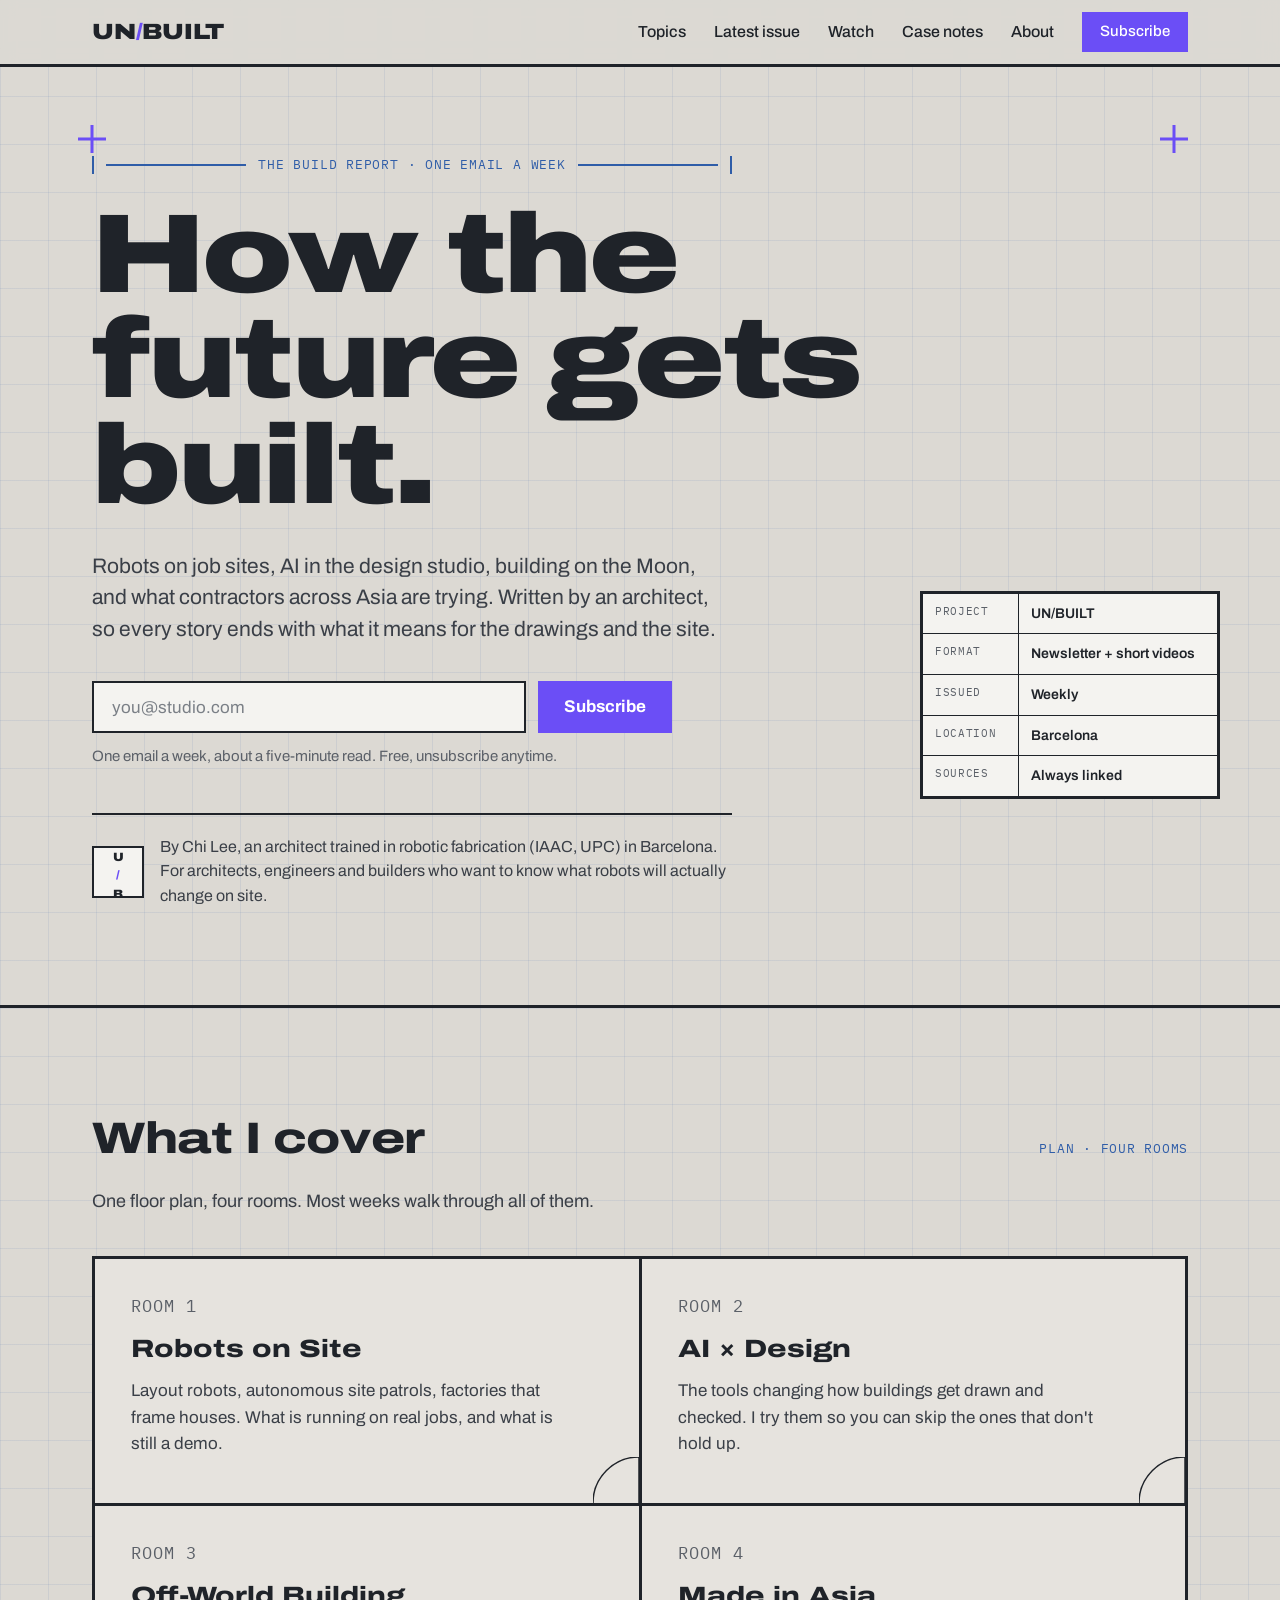
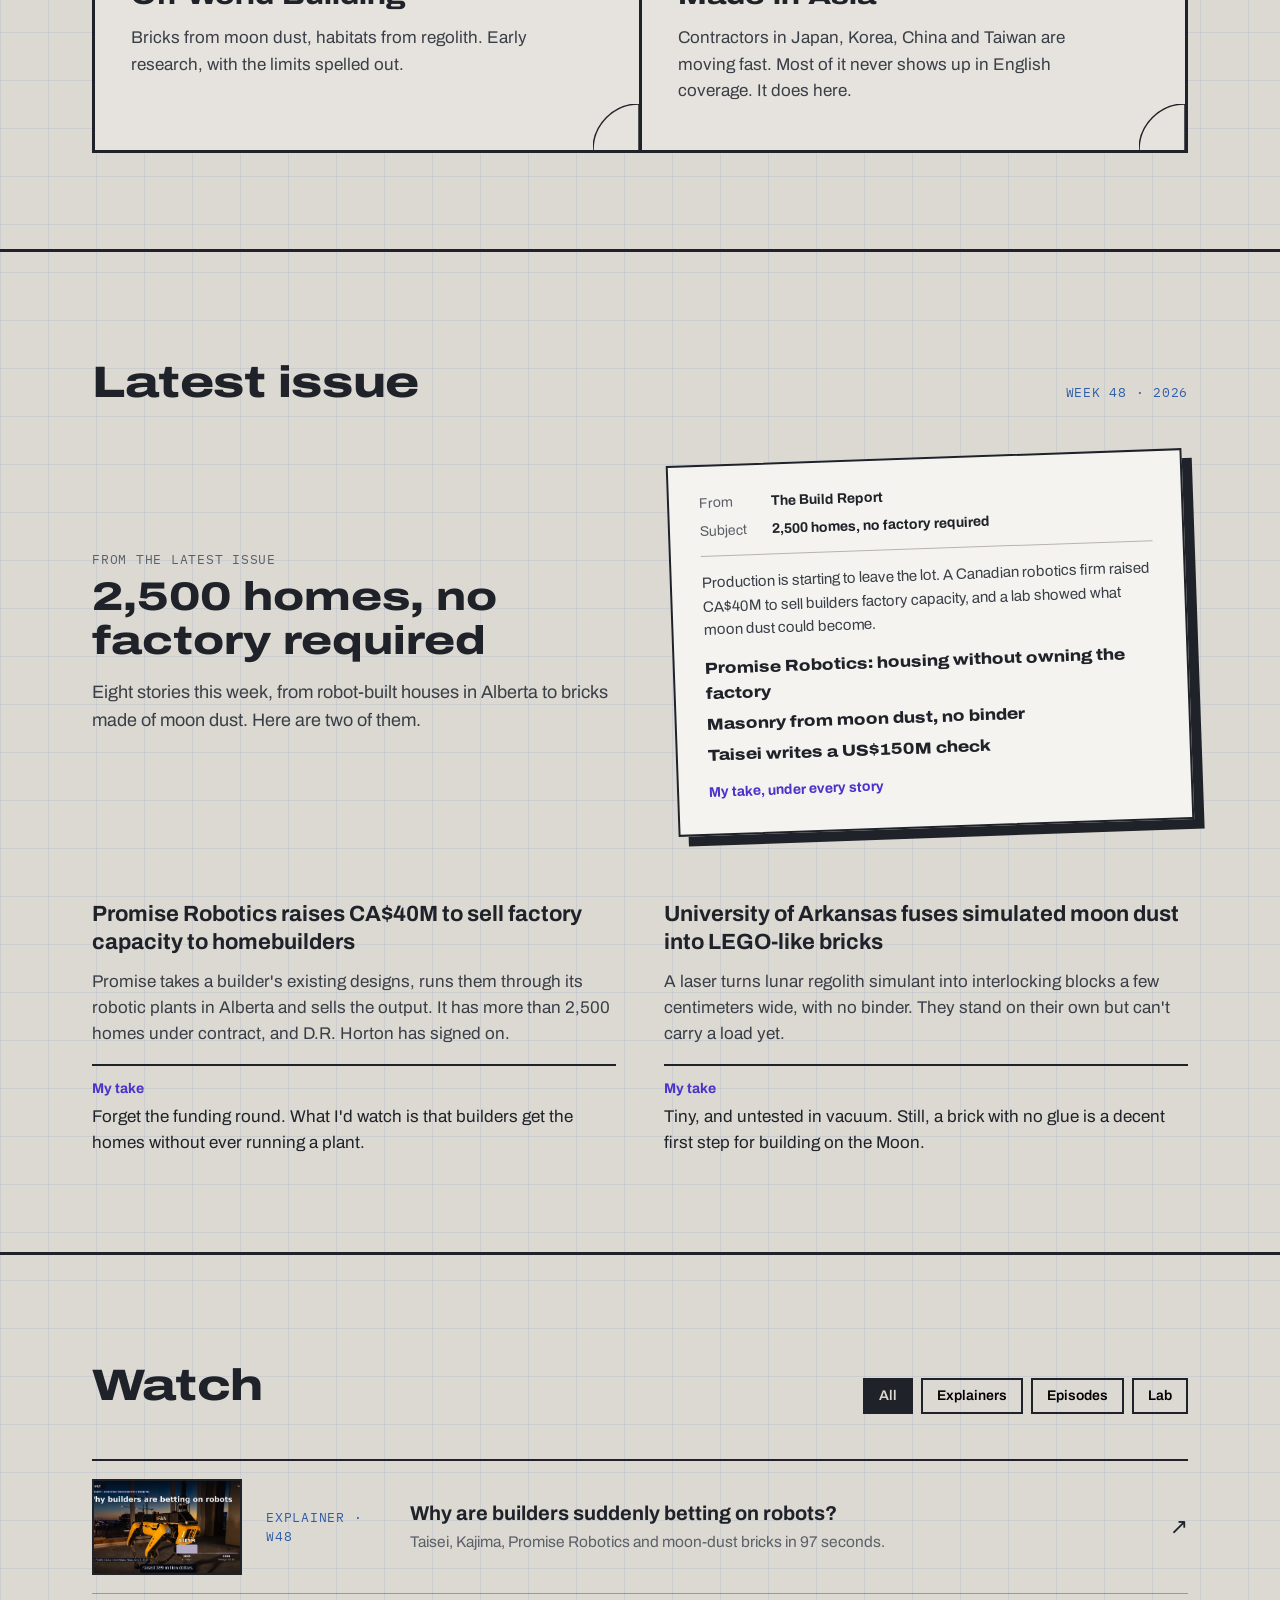
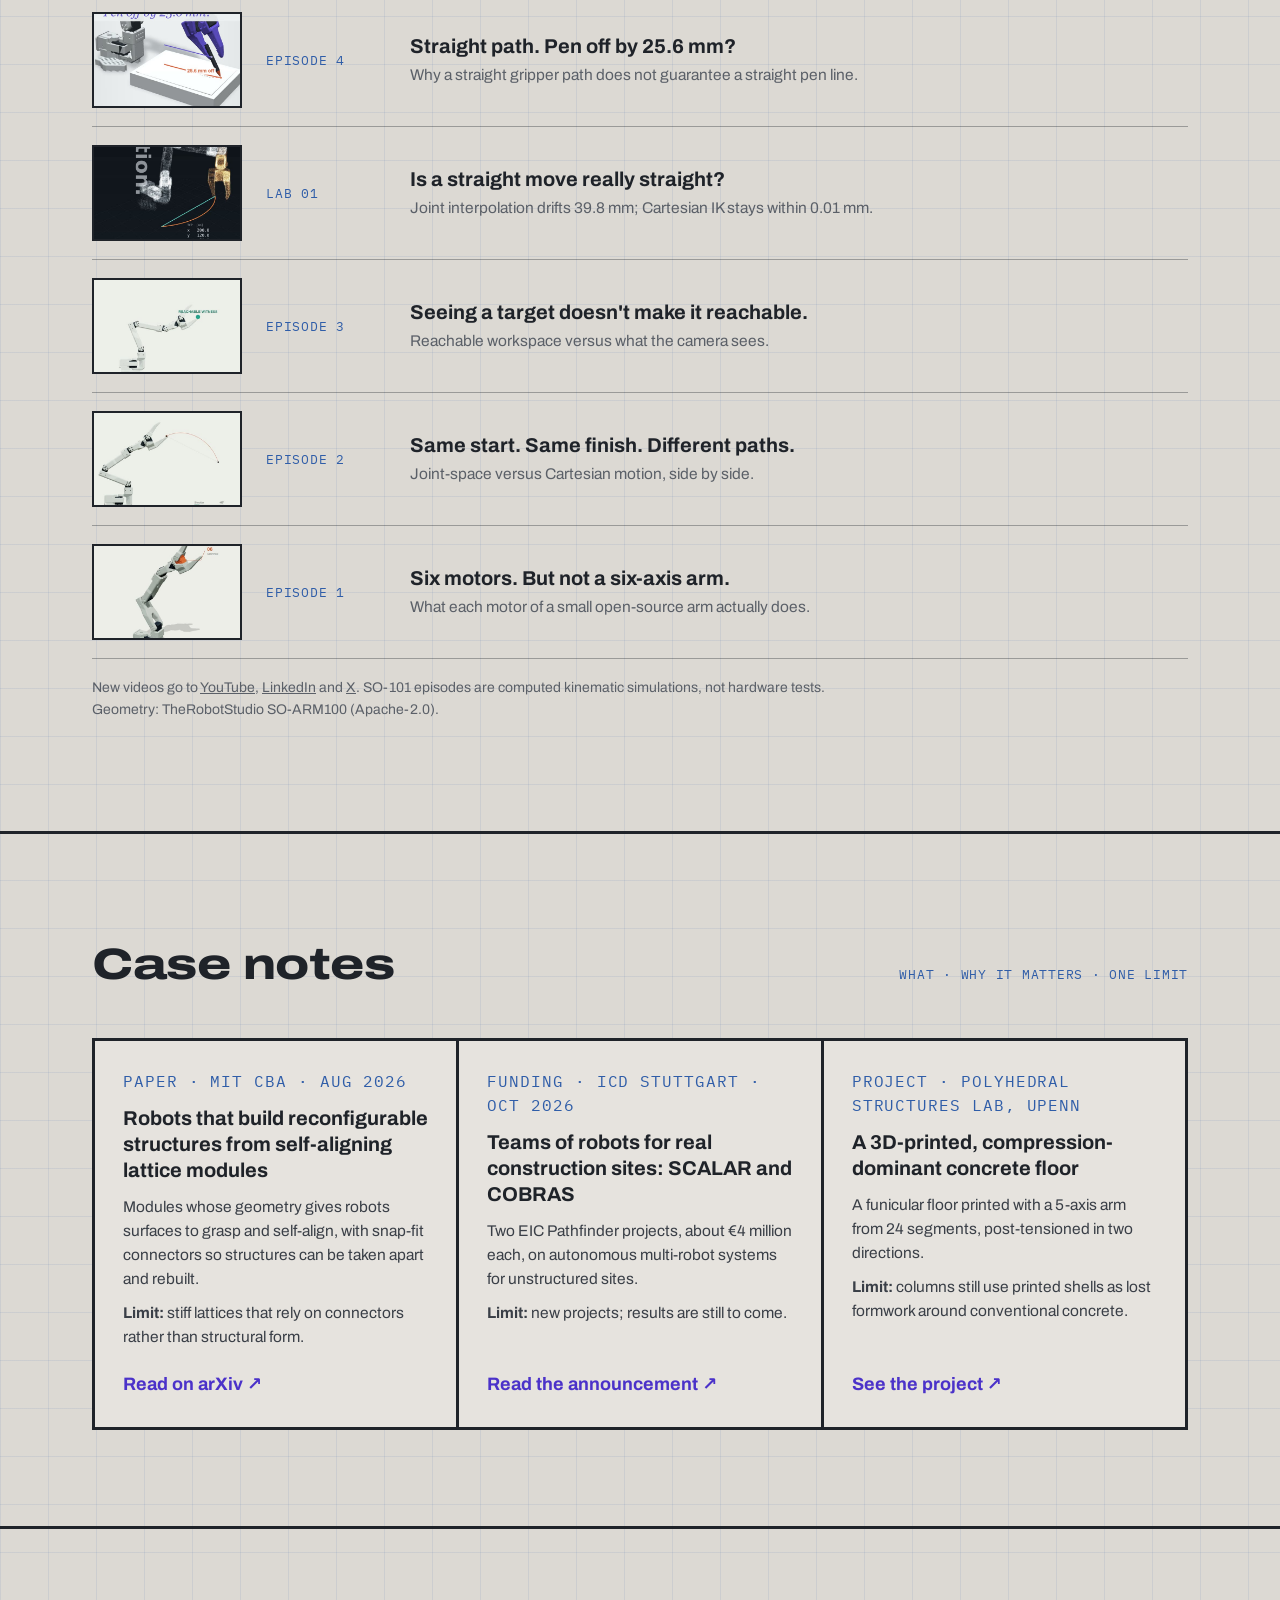
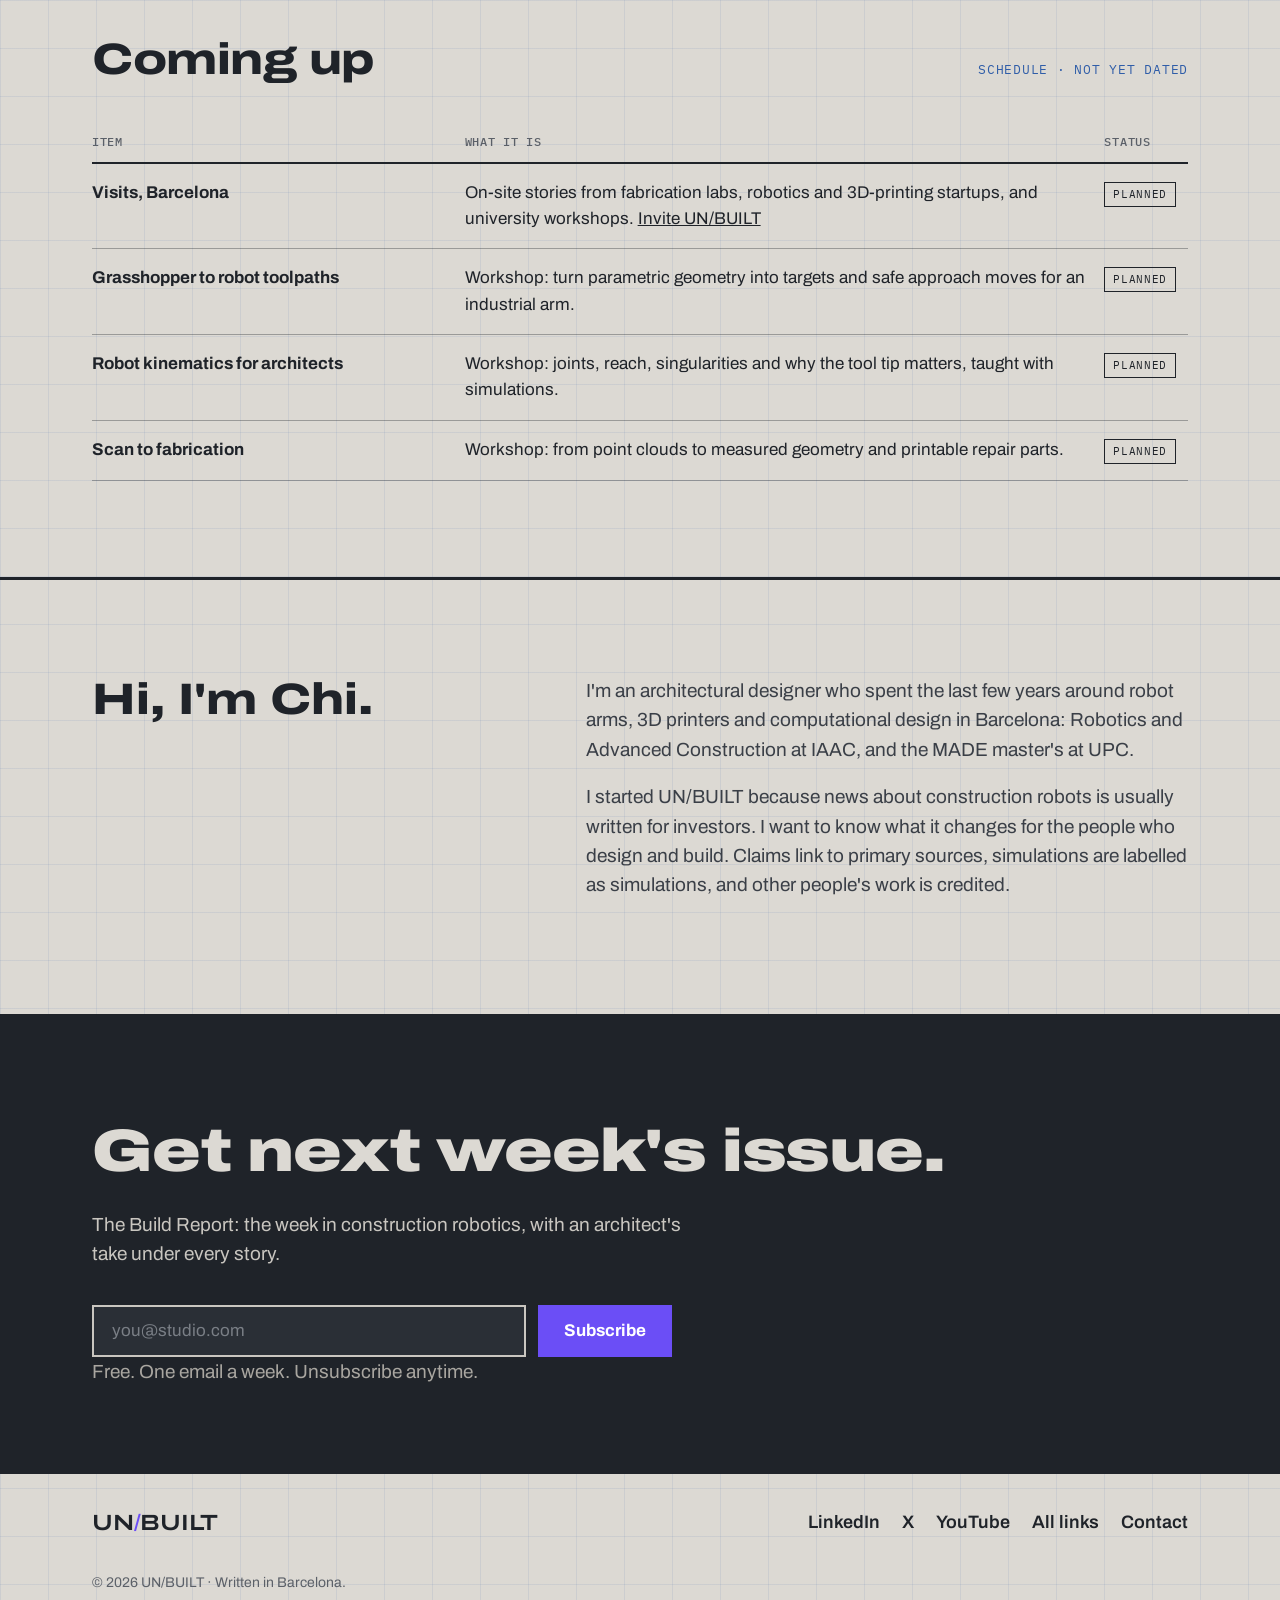
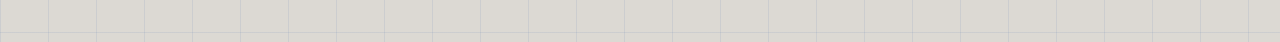
==== commit c65b599e: "New homepage: drawing-sheet design (v2)" ====
--- a/index.html
+++ b/index.html
@@ -3,162 +3,352 @@
 <head>
 <meta charset="utf-8">
 <meta name="viewport" content="width=device-width, initial-scale=1">
-<title>UN/BUILT — Robotics × Construction, explained</title>
-<meta name="description" content="UN/BUILT is an English-first knowledge network on robotics, construction and digital fabrication: short engineering episodes, lab experiments, curated case notes and planned workshops.">
-<meta property="og:title" content="UN/BUILT — Robotics × Construction, explained">
-<meta property="og:description" content="Short engineering episodes, lab experiments and curated case notes on robots that build.">
+<title>UN/BUILT — How the future gets built</title>
+<meta name="description" content="UN/BUILT and The Build Report: robots on site, AI × design, off-world building and Asia's builders, explained by an architect. Sourced stories, no hype.">
+<meta property="og:title" content="UN/BUILT — How the future gets built">
+<meta property="og:description" content="Robots on site, AI × design, off-world building and Asia's builders, explained by an architect.">
 <meta property="og:image" content="https://leeeeeeeeeerichileeeeeeeeee.github.io/unbuilt/img/ep04.jpg">
-<link rel="icon" href="data:image/svg+xml,%3Csvg xmlns='http://www.w3.org/2000/svg' viewBox='0 0 64 64'%3E%3Crect width='64' height='64' fill='%2311131a'/%3E%3Cpath d='M38 10 L26 54' stroke='%236b4ef6' stroke-width='7'/%3E%3C/svg%3E">
-<link rel="stylesheet" href="style.css">
+<link rel="icon" href="data:image/svg+xml,%3Csvg xmlns='http://www.w3.org/2000/svg' viewBox='0 0 64 64'%3E%3Crect width='64' height='64' fill='%231F2329'/%3E%3Cpath d='M38 10 L26 54' stroke='%236B4EF6' stroke-width='7'/%3E%3C/svg%3E">
+<link rel="preconnect" href="https://fonts.googleapis.com">
+<link rel="preconnect" href="https://fonts.gstatic.com" crossorigin>
+<link href="https://fonts.googleapis.com/css2?family=Archivo:wdth,wght@62..125,400..900&family=IBM+Plex+Mono:wght@400;500&display=swap" rel="stylesheet">
+<style>
+:root{
+  --paper:#DCD9D3; --paper-2:#E6E3DE; --card:#F4F3F0; --ink:#1F2329; --ink-2:#3A3F47; --mute:#5B6068;
+  --blue:#2F5DA8; --accent:#6B4EF6; --accent-ink:#4B32C9; --line:3px;
+  --mono:'IBM Plex Mono',ui-monospace,monospace;
+}
+*{box-sizing:border-box}
+html{scroll-behavior:smooth;scroll-padding-top:72px}
+body{margin:0;background:var(--paper);color:var(--ink);font-family:'Archivo',system-ui,sans-serif;font-size:18px;line-height:1.55;-webkit-font-smoothing:antialiased}
+a{color:inherit}
+img,video{display:block;max-width:100%}
+.grid-bg{background-image:linear-gradient(rgba(47,93,168,.09) 1px,transparent 1px),linear-gradient(90deg,rgba(47,93,168,.09) 1px,transparent 1px);background-size:48px 48px}
+.wrap{max-width:1160px;margin:0 auto;padding:0 32px}
+.wide{font-stretch:125%}
+.mono{font-family:var(--mono);font-size:12.5px;letter-spacing:.06em;text-transform:uppercase}
+.sr{position:absolute;width:1px;height:1px;overflow:hidden;clip:rect(0 0 0 0);white-space:nowrap}
+:focus-visible{outline:3px solid var(--blue);outline-offset:3px}
+
+/* nav */
+.nav{position:sticky;top:0;z-index:20;background:rgba(220,217,211,.92);backdrop-filter:blur(8px);border-bottom:var(--line) solid var(--ink)}
+.nav .wrap{display:flex;align-items:center;justify-content:space-between;height:64px;gap:24px}
+.logo{font-weight:900;font-size:22px;letter-spacing:-.01em;text-decoration:none;font-stretch:125%}
+.logo span{color:var(--accent)}
+.nav ul{display:flex;gap:28px;list-style:none;margin:0;padding:0;align-items:center}
+.nav ul a{text-decoration:none;font-size:16px;font-weight:500}
+.nav ul a:hover{color:var(--accent-ink)}
+.btn{display:inline-flex;align-items:center;justify-content:center;height:52px;padding:0 26px;border:0;border-radius:0;background:var(--accent);color:#fff;font:inherit;font-weight:700;font-size:17px;cursor:pointer;text-decoration:none;transition:background .15s,transform .15s}
+.btn:hover{background:var(--accent-ink)}
+.btn:active{transform:translateY(1px)}
+.btn.sm{height:40px;padding:0 18px;font-size:15px}
+.menu{display:none;background:none;border:2px solid var(--ink);height:40px;padding:0 14px;font:inherit;font-weight:600;cursor:pointer}
+
+/* hero */
+.hero{position:relative;padding:88px 0 96px}
+.cross{position:absolute;width:28px;height:28px}
+.cross path{stroke:var(--accent);stroke-width:3}
+.dim{display:flex;align-items:center;gap:12px;max-width:640px;margin-bottom:28px;color:var(--blue)}
+.dim i{display:block;background:var(--blue)}
+.dim .t{width:2px;height:18px}.dim .l{flex:1;height:2px}
+.dim span{font-family:var(--mono);font-size:13px;letter-spacing:.06em;text-transform:uppercase;white-space:nowrap}
+h1{margin:0;font-size:clamp(52px,9vw,112px);line-height:.94;font-weight:900;letter-spacing:-.025em;font-stretch:125%;max-width:1000px}
+.lead{margin:32px 0 0;font-size:21px;line-height:1.5;max-width:640px;color:var(--ink-2)}
+.signup{display:flex;flex-wrap:wrap;gap:12px;max-width:580px;margin-top:36px}
+.signup input{flex:1 1 260px;min-width:0;height:52px;border:2px solid var(--ink);background:var(--card);padding:0 18px;font:inherit;font-size:17px;color:var(--ink);border-radius:0}
+.signup input::placeholder{color:#7A7F86}
+.note{margin:12px 0 0;font-size:15px;color:var(--mute)}
+.byline{display:flex;gap:16px;align-items:center;margin-top:44px;padding-top:20px;border-top:2px solid var(--ink);max-width:640px}
+.byline .stamp{flex:0 0 52px;height:52px;border:2px solid var(--ink);display:grid;place-items:center;font-weight:900;font-size:12px;font-stretch:110%;white-space:nowrap;background:var(--card)}
+.byline .stamp span{color:var(--accent)}
+.byline p{margin:0;font-size:16px;color:var(--ink-2)}
+
+/* title block (drawing-sheet style) */
+.titleblock{position:absolute;right:0;bottom:96px;width:300px;border:var(--line) solid var(--ink);background:var(--card);font-size:14px}
+.titleblock div{display:grid;grid-template-columns:96px 1fr;border-bottom:1px solid var(--ink)}
+.titleblock div:last-child{border-bottom:0}
+.titleblock dt,.titleblock dd{margin:0;padding:9px 12px}
+.titleblock dt{font-family:var(--mono);font-size:11px;letter-spacing:.06em;text-transform:uppercase;color:var(--mute);border-right:1px solid var(--ink)}
+.titleblock dd{font-weight:600}
+
+/* sections */
+section.block{padding:96px 0;border-top:var(--line) solid var(--ink)}
+.sheet{display:flex;justify-content:space-between;align-items:baseline;gap:16px;margin-bottom:40px;flex-wrap:wrap}
+.sheet h2{margin:0;font-size:clamp(32px,4vw,44px);font-weight:800;letter-spacing:-.01em;font-stretch:125%}
+.sheet .mono{color:var(--blue)}
+.sub{margin:-24px 0 40px;font-size:18px;color:var(--ink-2);max-width:620px}
+
+/* rooms = floor plan */
+.rooms{display:grid;grid-template-columns:repeat(2,minmax(0,1fr));border-top:var(--line) solid var(--ink);border-left:var(--line) solid var(--ink);background:var(--paper-2)}
+.room{position:relative;border-right:var(--line) solid var(--ink);border-bottom:var(--line) solid var(--ink);padding:34px 36px 46px;min-height:210px;transition:background .2s}
+.room:hover{background:var(--card)}
+.room .door{position:absolute;right:0;bottom:0}
+.room .tag{color:var(--mute);margin-bottom:10px}
+.room h3{margin:0 0 10px;font-size:25px;font-weight:800;font-stretch:125%}
+.room p{margin:0;font-size:17px;color:var(--ink-2);max-width:430px}
+
+/* latest issue */
+.issue{display:grid;grid-template-columns:1fr 1fr;gap:64px;align-items:center;margin-bottom:72px}
+.issue h3{margin:6px 0 16px;font-size:clamp(28px,3.4vw,40px);line-height:1.1;font-weight:800;font-stretch:125%}
+.mock{background:var(--card);border:2px solid var(--ink);box-shadow:10px 10px 0 var(--ink);transform:rotate(-2deg);padding:26px 30px 30px;transition:transform .3s}
+.mock:hover{transform:rotate(0)}
+.mock .hd{display:grid;grid-template-columns:72px 1fr;row-gap:6px;font-size:14px;color:var(--mute);padding-bottom:14px;border-bottom:1px solid #B8B4AD}
+.mock .hd b{color:var(--ink)}
+.mock p{font-size:15px;color:var(--ink-2)}
+.mock h4{margin:0 0 6px;font-size:16px;font-weight:800;font-stretch:115%}
+.mock .take{color:var(--accent-ink);font-weight:700;font-size:14px;margin:14px 0 0}
+.stories{display:grid;grid-template-columns:1fr 1fr;gap:48px}
+.story h4{margin:0 0 12px;font-size:22px;line-height:1.3;font-weight:700}
+.story p{margin:0 0 16px;color:var(--ink-2);font-size:17px}
+.story .my{padding-top:12px;border-top:2px solid var(--ink)}
+.story .my b{display:block;color:var(--accent-ink);font-size:14px;margin-bottom:4px}
+.story .my p{color:var(--ink);margin:0}
+
+/* index list (watch + notes) */
+.index{border-top:2px solid var(--ink)}
+.row{display:grid;grid-template-columns:150px 120px 1fr 32px;gap:24px;align-items:center;padding:18px 0;border-bottom:1px solid rgba(31,35,41,.35);text-decoration:none;transition:background .15s,padding .15s}
+a.row:hover{background:var(--card);padding-left:12px;padding-right:12px}
+.row img{width:150px;height:96px;object-fit:cover;border:2px solid var(--ink);background:var(--card)}
+.row .kind{color:var(--blue)}
+.row h4{margin:0 0 4px;font-size:20px;font-weight:700;line-height:1.3}
+.row p{margin:0;font-size:15.5px;color:var(--mute)}
+.row .arr{font-size:22px;text-align:right}
+.row.soon{opacity:.75}
+.fine{font-size:14px;color:var(--mute);margin-top:18px;max-width:760px}
+.filters{display:flex;gap:8px;flex-wrap:wrap}
+.filters button{height:36px;padding:0 14px;border:2px solid var(--ink);background:transparent;font:inherit;font-size:14px;font-weight:600;cursor:pointer;border-radius:0}
+.filters button[aria-pressed="true"]{background:var(--ink);color:var(--paper)}
+.hide{display:none}
+
+/* notes */
+.notes{display:grid;grid-template-columns:repeat(3,minmax(0,1fr));gap:0;border-top:var(--line) solid var(--ink);border-left:var(--line) solid var(--ink)}
+.n{border-right:var(--line) solid var(--ink);border-bottom:var(--line) solid var(--ink);padding:28px;display:flex;flex-direction:column;background:var(--paper-2)}
+.n .meta{color:var(--blue);margin-bottom:12px}
+.n h4{margin:0 0 12px;font-size:20px;line-height:1.3;font-weight:700}
+.n p{margin:0 0 10px;font-size:15.5px;color:var(--ink-2)}
+.n a{margin-top:auto;padding-top:12px;font-weight:700;text-decoration:none;color:var(--accent-ink)}
+.n a:hover{text-decoration:underline}
+
+/* schedule */
+.sched{width:100%;border-collapse:collapse;font-size:17px}
+.sched th{text-align:left;font-family:var(--mono);font-size:12px;letter-spacing:.06em;text-transform:uppercase;color:var(--mute);font-weight:500;padding:0 0 10px;border-bottom:2px solid var(--ink)}
+.sched td{padding:16px 12px 16px 0;border-bottom:1px solid rgba(31,35,41,.35);vertical-align:top}
+.sched td:first-child{font-weight:700;width:34%}
+.badge{display:inline-block;font-family:var(--mono);font-size:11px;letter-spacing:.06em;text-transform:uppercase;border:1.5px solid var(--ink);padding:3px 8px}
+
+/* about + join */
+.about{display:grid;grid-template-columns:1fr 1.4fr;gap:64px;align-items:start}
+.about h2{margin:0;font-size:clamp(32px,4vw,44px);line-height:1.08;font-weight:800;font-stretch:125%}
+.about p{margin:0 0 18px;font-size:19px;color:var(--ink-2)}
+.join{background:var(--ink);color:var(--paper);padding:88px 0;border-top:var(--line) solid var(--ink)}
+.join h2{margin:0 0 12px;font-size:clamp(36px,5vw,60px);font-weight:900;letter-spacing:-.02em;font-stretch:125%}
+.join p{margin:0;color:#C9C6C0;font-size:19px;max-width:620px}
+.join .signup input{background:#2A2F36;border-color:#C9C6C0;color:#fff}
+.join .note{color:#A9A6A0}
+.foot{padding:32px 0 48px}
+.foot .wrap{display:flex;justify-content:space-between;gap:24px;flex-wrap:wrap;align-items:center}
+.foot nav{display:flex;gap:22px;flex-wrap:wrap}
+.foot a{text-decoration:none;font-weight:600}
+.foot a:hover{color:var(--accent-ink)}
+
+@media (max-width:980px){.titleblock{position:static;margin-top:48px;width:100%;max-width:420px}.notes{grid-template-columns:1fr}}
+@media (max-width:760px){
+  body{font-size:17px}.wrap{padding:0 20px}
+  .nav ul{display:none;position:absolute;top:64px;left:0;right:0;flex-direction:column;align-items:flex-start;gap:0;background:var(--paper);border-bottom:var(--line) solid var(--ink);padding:8px 20px 16px}
+  .nav ul.open{display:flex}.nav ul li{width:100%}.nav ul a{display:block;padding:12px 0;font-size:18px}
+  .menu{display:inline-block}
+  .signup .btn{flex:1 1 100%}
+  .hero{padding:56px 0 64px}.cross{display:none}
+  .rooms,.issue,.stories,.about{grid-template-columns:1fr}.issue{gap:40px}.mock{transform:none}
+  .row{grid-template-columns:96px 1fr;gap:14px}.row img{width:96px;height:72px}.row .kind{grid-column:2;order:-1;margin-bottom:-10px}.row .arr{display:none}
+  section.block{padding:64px 0}
+  .sched td:first-child{width:auto}
+}
+@media (prefers-reduced-motion:no-preference){.cross{animation:pop .9s ease-out both}@keyframes pop{from{opacity:0;transform:scale(.5)}to{opacity:1;transform:none}}}
+</style>
 </head>
-<body>
+<body class="grid-bg">
+
 <header class="nav">
-  <a class="logo" href="#top" aria-label="UN/BUILT home">UN<span>/</span>BUILT</a>
-  <button class="menu-btn" aria-label="Open menu" aria-expanded="false">Menu</button>
-  <nav class="links">
-    <a href="#watch">Watch</a><a href="#signal">Notes</a><a href="#learn">Learn</a><a href="#visits">Visits</a><a href="#about">About</a>
-    <a class="cta-sm" href="#join">Subscribe</a>
-  </nav>
+  <div class="wrap">
+    <a class="logo" href="#top" aria-label="UN/BUILT home">UN<span>/</span>BUILT</a>
+    <button class="menu" aria-expanded="false" aria-controls="navlist">Menu</button>
+    <ul id="navlist">
+      <li><a href="#cover">Topics</a></li>
+      <li><a href="#latest">Latest issue</a></li>
+      <li><a href="#watch">Watch</a></li>
+      <li><a href="#notes">Case notes</a></li>
+      <li><a href="#about">About</a></li>
+      <li><a class="btn sm" href="#join">Subscribe</a></li>
+    </ul>
+  </div>
 </header>
 
 <main id="top">
 <section class="hero">
-  <div class="hero-text">
-    <h1>How robots will build.<span class="h1-sub">Explained, one question at a time.</span></h1>
-    <p class="lead">UN/BUILT is an independent knowledge network for architects, engineers and makers. Short engineering episodes, lab experiments and curated case notes on the machines, materials and workflows reshaping how things get built.</p>
-    <form class="signup hero-signup" action="https://rs-newsletter-a33182.beehiiv.com/subscribe" method="get">
-      <label class="sr" for="em-top">Email</label>
+  <div class="wrap" style="position:relative">
+    <svg class="cross" aria-hidden="true" viewBox="0 0 28 28" style="left:18px;top:-30px"><path d="M14 0v28M0 14h28"/></svg>
+    <svg class="cross" aria-hidden="true" viewBox="0 0 28 28" style="right:32px;top:-30px"><path d="M14 0v28M0 14h28"/></svg>
+    <div class="dim" aria-hidden="true"><i class="t"></i><i class="l"></i><span>The Build Report · one email a week</span><i class="l"></i><i class="t"></i></div>
+    <h1>How the future gets built.</h1>
+    <p class="lead">Robots on job sites, AI in the design studio, building on the Moon, and what contractors across Asia are trying. Written by an architect, so every story ends with what it means for the drawings and the site.</p>
+    <form class="signup" action="https://rs-newsletter-a33182.beehiiv.com/subscribe" method="get">
+      <label class="sr" for="em-top">Email address</label>
       <input id="em-top" type="email" name="email" placeholder="you@studio.com" autocomplete="email" required>
       <button class="btn" type="submit">Subscribe</button>
     </form>
-    <p class="expect">The Build Report: one email a week with new episodes and case notes. Free, unsubscribe anytime. Or <a href="#watch">watch the latest episode</a> first.</p>
-  </div>
-  <div class="hero-media">
-    <video src="img/hero.mp4" poster="img/hero-poster.jpg" autoplay muted loop playsinline></video>
-    <span class="tag">LATEST · Ep 4</span>
-    <span class="caption">Straight path. Pen off by 25.6 mm?</span>
-  </div>
-</section>
-
-<section class="ticker" aria-hidden="true">
-  <div class="track"><span>KINEMATICS</span><span>ROBOTIC ASSEMBLY</span><span>3D PRINTING</span><span>DISCRETE STRUCTURES</span><span>3D SENSING</span><span>TOOLPATHS</span><span>FORM-FINDING</span><span>CIRCULAR CONSTRUCTION</span><span>KINEMATICS</span><span>ROBOTIC ASSEMBLY</span><span>3D PRINTING</span><span>DISCRETE STRUCTURES</span><span>3D SENSING</span><span>TOOLPATHS</span><span>FORM-FINDING</span><span>CIRCULAR CONSTRUCTION</span></div>
-</section>
-
-<section class="pillars">
-  <h2>Three ways in</h2>
-  <div class="grid3">
-    <article><h3>Watch</h3><p>Episodes, LAB experiments and FILMS. Each one answers a single, visual engineering question in under a minute.</p></article>
-    <article><h3>Read The Build Report</h3><p>Curated notes on real projects and papers, always linked to the primary source and the people who made them.</p></article>
-    <article><h3>Learn</h3><p>Planned hands-on workshops that bridge architectural design tools and robot workflows.</p></article>
-  </div>
-</section>
-
-<section id="watch" class="section">
-  <div class="sec-head">
-    <h2>Episodes &amp; Lab</h2>
-    <div class="filters" role="tablist">
-      <button class="on" data-f="all">All</button><button data-f="ep">Episodes</button><button data-f="lab">LAB</button><button data-f="films">FILMS</button>
-    </div>
-  </div>
-  <div class="cards">
-    <article class="card" data-k="ep"><img src="img/ep04.jpg" alt="Ep 4 cover: robot arm holding a pen above a board" loading="lazy"><div><span class="pill">Ep 4</span><h4>Straight path. Pen off by 25.6 mm?</h4><p>Why a straight gripper path does not guarantee a straight pen line: tool offset and wrist tilt.</p></div></article>
-    <article class="card" data-k="lab"><img src="img/lab01.jpg" alt="LAB/01 cover: point-cloud arm with two paths" loading="lazy"><div><span class="pill lab">LAB/01</span><h4>Is a straight move really straight?</h4><p>Joint interpolation drifts 39.8 mm; Cartesian IK stays within 0.01 mm.</p></div></article>
-    <article class="card" data-k="ep"><img src="img/ep03.jpg" alt="Ep 3 frame: arm reaching a target point" loading="lazy"><div><span class="pill">Ep 3</span><h4>Seeing a target doesn't make it reachable.</h4><p>Reachable workspace versus what the camera sees.</p></div></article>
-    <article class="card" data-k="ep"><img src="img/ep02.jpg" alt="Ep 2 frame: two gripper paths compared" loading="lazy"><div><span class="pill">Ep 2</span><h4>Same start. Same finish. Different paths.</h4><p>Joint-space versus Cartesian motion, side by side.</p></div></article>
-    <article class="card" data-k="ep"><img src="img/ep01.jpg" alt="Ep 1 cover: SO-101 robot arm" loading="lazy"><div><span class="pill">Ep 1</span><h4>Six motors. But not a six-axis arm.</h4><p>What each motor of a small open-source arm actually does.</p></div></article>
-    <div class="card soon" data-k="films"><div class="ph"><span>FILMS 03</span></div><div><span class="pill films">FILMS · coming</span><h4>Scan to Repair</h4><p>A short clay-model film on scanning a building and printing the repair. In production.</p></div></div>
-  </div>
-  <p class="fine">Episodes are being moved to a new home. Subscribe and new ones come straight to your inbox. SO-101 episodes are computed kinematic simulations, not hardware tests. Geometry: TheRobotStudio SO-ARM100 (Apache-2.0).</p>
-</section>
-
-<section id="signal" class="section alt">
-  <div class="sec-head">
-    <h2>Case notes from the frontier</h2>
-    <p class="sub">Real projects and papers, credited and linked. What it is, why it matters, and one honest limit.</p>
-  </div>
-  <div class="notes">
-    <article class="note">
-      <p class="meta">PAPER · MIT Center for Bits and Atoms · Aug 2026</p>
-      <h4>Robots that build reconfigurable structures from self-aligning lattice modules</h4>
-      <p><b>What:</b> Kyaw, Smith, Richard and Gershenfeld design a cuboctahedral–octahedral module whose geometry gives robots surfaces to grasp and self-align, with screw-releasable snap-fit connectors so structures can be taken apart and reassembled.</p>
-      <p><b>Why it matters:</b> the material system and the robot are designed together, which makes simple robots precise. <b>Limit:</b> structures are stiff lattices that rely on connectors rather than structural form.</p>
-      <a href="https://arxiv.org/abs/2608.07576" target="_blank" rel="noopener">Read the paper on arXiv →</a>
-    </article>
-    <article class="note">
-      <p class="meta">RESEARCH FUNDING · ICD, University of Stuttgart · Oct 2026</p>
-      <h4>Teams of robots for real construction sites: SCALAR and COBRAS</h4>
-      <p><b>What:</b> two EIC Pathfinder projects coordinated by ICD, each funded with about €4 million and starting November 2026, on autonomous multi-robot systems for unstructured sites.</p>
-      <p><b>Why it matters:</b> moves construction robotics from the lab cell to the messy building site. <b>Limit:</b> these are new projects; results are still to come.</p>
-      <a href="https://www.intcdc.uni-stuttgart.de/news-events/news/detail/Robot-teams-for-construction-sites" target="_blank" rel="noopener">Read the announcement →</a>
-    </article>
-    <article class="note">
-      <p class="meta">PROJECT · Polyhedral Structures Lab, UPenn</p>
-      <h4>A 3D-printed, compression-dominant concrete floor</h4>
-      <p><b>What:</b> a funicular floor printed with a 5-axis robot arm from 24 segments plus four capitals, using dual-banded post-tensioning so forces travel efficiently in both directions.</p>
-      <p><b>Why it matters:</b> geometry does the structural work, cutting concrete and steel. <b>Limit:</b> columns still use printed shells as lost formwork around conventional reinforced concrete.</p>
-      <a href="https://psl.design.upenn.edu/project/3d-printed-dual-banded-high-performance-concrete-floor" target="_blank" rel="noopener">See the project →</a>
-    </article>
-  </div>
-</section>
-
-<section id="learn" class="section">
-  <div class="sec-head">
-    <h2>Workshops <span class="badge">Planned</span></h2>
-    <p class="sub">Practical sessions that connect design tools to robots. Dates and formats are not set yet; join the list to hear first.</p>
-  </div>
-  <div class="grid3 courses">
-    <article><p class="theme">COMPUTATION → ROBOT</p><h3>From Grasshopper to robot toolpaths</h3><p>Turn parametric geometry into targets, orientations and safe approach moves for an industrial arm.</p><span class="state">Planned</span></article>
-    <article><p class="theme">KINEMATICS</p><h3>Robot kinematics for architects</h3><p>Joints, reach, singularities and why the tool tip matters, taught visually with simulations.</p><span class="state">Planned</span></article>
-    <article><p class="theme">3D SENSING</p><h3>Scan to fabrication</h3><p>From point clouds to measured geometry and printable repair parts, step by step.</p><span class="state">Planned</span></article>
-  </div>
-</section>
-
-<section id="visits" class="section alt">
-  <div class="split">
+    <p class="note">One email a week, about a five-minute read. Free, unsubscribe anytime.</p>
+    <div class="byline">
+      <div class="stamp" aria-hidden="true">U<span>/</span>B</div>
+      <p>By Chi Lee, an architect trained in robotic fabrication (IAAC, UPC) in Barcelona. For architects, engineers and builders who want to know what robots will actually change on site.</p>
+    </div>
+    <dl class="titleblock" aria-label="Project details">
+      <div><dt>Project</dt><dd>UN/BUILT</dd></div>
+      <div><dt>Format</dt><dd>Newsletter + short videos</dd></div>
+      <div><dt>Issued</dt><dd>Weekly</dd></div>
+      <div><dt>Location</dt><dd>Barcelona</dd></div>
+      <div><dt>Sources</dt><dd>Always linked</dd></div>
+    </dl>
+  </div>
+</section>
+
+<section id="cover" class="block">
+  <div class="wrap">
+    <div class="sheet"><h2>What I cover</h2><span class="mono">Plan · four rooms</span></div>
+    <p class="sub">One floor plan, four rooms. Most weeks walk through all of them.</p>
+    <div class="rooms">
+      <div class="room"><svg class="door" aria-hidden="true" width="46" height="46" viewBox="0 0 46 46"><path d="M46 0A46 46 0 0 0 0 46" fill="none" stroke="#1F2329" stroke-width="1.5"/><path d="M46 0V46" stroke="#1F2329" stroke-width="1.5"/></svg><p class="mono tag">Room 1</p><h3>Robots on Site</h3><p>Layout robots, autonomous site patrols, factories that frame houses. What is running on real jobs, and what is still a demo.</p></div>
+      <div class="room"><svg class="door" aria-hidden="true" width="46" height="46" viewBox="0 0 46 46"><path d="M46 0A46 46 0 0 0 0 46" fill="none" stroke="#1F2329" stroke-width="1.5"/><path d="M46 0V46" stroke="#1F2329" stroke-width="1.5"/></svg><p class="mono tag">Room 2</p><h3>AI × Design</h3><p>The tools changing how buildings get drawn and checked. I try them so you can skip the ones that don't hold up.</p></div>
+      <div class="room"><svg class="door" aria-hidden="true" width="46" height="46" viewBox="0 0 46 46"><path d="M46 0A46 46 0 0 0 0 46" fill="none" stroke="#1F2329" stroke-width="1.5"/><path d="M46 0V46" stroke="#1F2329" stroke-width="1.5"/></svg><p class="mono tag">Room 3</p><h3>Off-World Building</h3><p>Bricks from moon dust, habitats from regolith. Early research, with the limits spelled out.</p></div>
+      <div class="room"><svg class="door" aria-hidden="true" width="46" height="46" viewBox="0 0 46 46"><path d="M46 0A46 46 0 0 0 0 46" fill="none" stroke="#1F2329" stroke-width="1.5"/><path d="M46 0V46" stroke="#1F2329" stroke-width="1.5"/></svg><p class="mono tag">Room 4</p><h3>Made in Asia</h3><p>Contractors in Japan, Korea, China and Taiwan are moving fast. Most of it never shows up in English coverage. It does here.</p></div>
+    </div>
+  </div>
+</section>
+
+<section id="latest" class="block">
+  <div class="wrap">
+    <div class="sheet"><h2>Latest issue</h2><span class="mono">Week 48 · 2026</span></div>
+    <div class="issue">
+      <div>
+        <p class="mono" style="color:var(--mute);margin:0">From the latest issue</p>
+        <h3>2,500 homes, no factory required</h3>
+        <p style="margin:0;color:var(--ink-2)">Eight stories this week, from robot-built houses in Alberta to bricks made of moon dust. Here are two of them.</p>
+      </div>
+      <div class="mock" role="img" aria-label="Preview of the week 48 email">
+        <div class="hd"><span>From</span><b>The Build Report</b><span>Subject</span><b>2,500 homes, no factory required</b></div>
+        <p>Production is starting to leave the lot. A Canadian robotics firm raised CA$40M to sell builders factory capacity, and a lab showed what moon dust could become.</p>
+        <h4>Promise Robotics: housing without owning the factory</h4>
+        <h4>Masonry from moon dust, no binder</h4>
+        <h4>Taisei writes a US$150M check</h4>
+        <p class="take">My take, under every story</p>
+      </div>
+    </div>
+    <div class="stories">
+      <article class="story">
+        <h4>Promise Robotics raises CA$40M to sell factory capacity to homebuilders</h4>
+        <p>Promise takes a builder's existing designs, runs them through its robotic plants in Alberta and sells the output. It has more than 2,500 homes under contract, and D.R. Horton has signed on.</p>
+        <div class="my"><b>My take</b><p>Forget the funding round. What I'd watch is that builders get the homes without ever running a plant.</p></div>
+      </article>
+      <article class="story">
+        <h4>University of Arkansas fuses simulated moon dust into LEGO-like bricks</h4>
+        <p>A laser turns lunar regolith simulant into interlocking blocks a few centimeters wide, with no binder. They stand on their own but can't carry a load yet.</p>
+        <div class="my"><b>My take</b><p>Tiny, and untested in vacuum. Still, a brick with no glue is a decent first step for building on the Moon.</p></div>
+      </article>
+    </div>
+  </div>
+</section>
+
+<section id="watch" class="block">
+  <div class="wrap">
+    <div class="sheet"><h2>Watch</h2>
+      <div class="filters" role="group" aria-label="Filter videos">
+        <button aria-pressed="true" data-f="all">All</button><button aria-pressed="false" data-f="ex">Explainers</button><button aria-pressed="false" data-f="ep">Episodes</button><button aria-pressed="false" data-f="lab">Lab</button>
+      </div>
+    </div>
+    <div class="index">
+      <a class="row" data-k="ex" href="https://x.com/leeeecu/status/2124919397554811385" target="_blank" rel="noopener"><img src="img/w48.jpg" alt="W48 explainer frame: FieldAI robot dog on a construction site" loading="lazy"><span class="mono kind">Explainer · W48</span><div><h4>Why are builders suddenly betting on robots?</h4><p>Taisei, Kajima, Promise Robotics and moon-dust bricks in 97 seconds.</p></div><span class="arr" aria-hidden="true">↗</span></a>
+      <div class="row" data-k="ep"><img src="img/ep04.jpg" alt="Ep 4 cover: robot arm holding a pen above a board" loading="lazy"><span class="mono kind">Episode 4</span><div><h4>Straight path. Pen off by 25.6 mm?</h4><p>Why a straight gripper path does not guarantee a straight pen line.</p></div><span></span></div>
+      <div class="row" data-k="lab"><img src="img/lab01.jpg" alt="LAB/01: point-cloud arm with two paths" loading="lazy"><span class="mono kind">Lab 01</span><div><h4>Is a straight move really straight?</h4><p>Joint interpolation drifts 39.8 mm; Cartesian IK stays within 0.01 mm.</p></div><span></span></div>
+      <div class="row" data-k="ep"><img src="img/ep03.jpg" alt="Ep 3: arm reaching a target point" loading="lazy"><span class="mono kind">Episode 3</span><div><h4>Seeing a target doesn't make it reachable.</h4><p>Reachable workspace versus what the camera sees.</p></div><span></span></div>
+      <div class="row" data-k="ep"><img src="img/ep02.jpg" alt="Ep 2: two gripper paths compared" loading="lazy"><span class="mono kind">Episode 2</span><div><h4>Same start. Same finish. Different paths.</h4><p>Joint-space versus Cartesian motion, side by side.</p></div><span></span></div>
+      <div class="row" data-k="ep"><img src="img/ep01.jpg" alt="Ep 1: SO-101 robot arm" loading="lazy"><span class="mono kind">Episode 1</span><div><h4>Six motors. But not a six-axis arm.</h4><p>What each motor of a small open-source arm actually does.</p></div><span></span></div>
+    </div>
+    <p class="fine">New videos go to <a href="https://www.youtube.com/@unbuilt.robotics" target="_blank" rel="noopener">YouTube</a>, <a href="https://www.linkedin.com/company/unbuilt-media/" target="_blank" rel="noopener">LinkedIn</a> and <a href="https://x.com/leeeecu" target="_blank" rel="noopener">X</a>. SO-101 episodes are computed kinematic simulations, not hardware tests. Geometry: TheRobotStudio SO-ARM100 (Apache-2.0).</p>
+  </div>
+</section>
+
+<section id="notes" class="block">
+  <div class="wrap">
+    <div class="sheet"><h2>Case notes</h2><span class="mono">What · why it matters · one limit</span></div>
+    <div class="notes">
+      <article class="n"><p class="mono meta">Paper · MIT CBA · Aug 2026</p><h4>Robots that build reconfigurable structures from self-aligning lattice modules</h4><p>Modules whose geometry gives robots surfaces to grasp and self-align, with snap-fit connectors so structures can be taken apart and rebuilt.</p><p><b>Limit:</b> stiff lattices that rely on connectors rather than structural form.</p><a href="https://arxiv.org/abs/2608.07576" target="_blank" rel="noopener">Read on arXiv ↗</a></article>
+      <article class="n"><p class="mono meta">Funding · ICD Stuttgart · Oct 2026</p><h4>Teams of robots for real construction sites: SCALAR and COBRAS</h4><p>Two EIC Pathfinder projects, about €4 million each, on autonomous multi-robot systems for unstructured sites.</p><p><b>Limit:</b> new projects; results are still to come.</p><a href="https://www.intcdc.uni-stuttgart.de/news-events/news/detail/Robot-teams-for-construction-sites" target="_blank" rel="noopener">Read the announcement ↗</a></article>
+      <article class="n"><p class="mono meta">Project · Polyhedral Structures Lab, UPenn</p><h4>A 3D-printed, compression-dominant concrete floor</h4><p>A funicular floor printed with a 5-axis arm from 24 segments, post-tensioned in two directions.</p><p><b>Limit:</b> columns still use printed shells as lost formwork around conventional concrete.</p><a href="https://psl.design.upenn.edu/project/3d-printed-dual-banded-high-performance-concrete-floor" target="_blank" rel="noopener">See the project ↗</a></article>
+    </div>
+  </div>
+</section>
+
+<section id="next" class="block">
+  <div class="wrap">
+    <div class="sheet"><h2>Coming up</h2><span class="mono">Schedule · not yet dated</span></div>
+    <table class="sched">
+      <thead><tr><th>Item</th><th>What it is</th><th>Status</th></tr></thead>
+      <tbody>
+        <tr><td>Visits, Barcelona</td><td>On-site stories from fabrication labs, robotics and 3D-printing startups, and university workshops. <a href="mailto:fu6fu62@gmail.com?subject=UN%2FBUILT%20Visits">Invite UN/BUILT</a></td><td><span class="badge">Planned</span></td></tr>
+        <tr><td>Grasshopper to robot toolpaths</td><td>Workshop: turn parametric geometry into targets and safe approach moves for an industrial arm.</td><td><span class="badge">Planned</span></td></tr>
+        <tr><td>Robot kinematics for architects</td><td>Workshop: joints, reach, singularities and why the tool tip matters, taught with simulations.</td><td><span class="badge">Planned</span></td></tr>
+        <tr><td>Scan to fabrication</td><td>Workshop: from point clouds to measured geometry and printable repair parts.</td><td><span class="badge">Planned</span></td></tr>
+      </tbody>
+    </table>
+  </div>
+</section>
+
+<section id="about" class="block">
+  <div class="wrap about">
+    <h2>Hi, I'm Chi.</h2>
     <div>
-      <h2>Inside the labs and workshops that build with robots</h2>
-      <p class="sub">On-site stories starting in Barcelona: research labs, fabrication shops and construction-tech startups, told through the questions their teams are solving.</p>
-      <span class="badge">Planned</span>
-    </div>
-    <div class="visit-box">
-      <p class="mono">FIRST STOPS</p>
-      <ul><li>Barcelona fabrication labs</li><li>Robotics &amp; 3D-printing startups</li><li>University research workshops</li></ul>
-      <p class="fine">Are you a lab or company that builds with robots? <a href="mailto:fu6fu62@gmail.com?subject=UN%2FBUILT%20Visits">Invite UN/BUILT</a>.</p>
-    </div>
-  </div>
-</section>
-
-<section id="about" class="section">
-  <div class="split">
-    <div>
-      <h2>Made by an architect learning to build with robots</h2>
-    </div>
-    <div class="about-text">
-      <p>UN/BUILT is created by <b>Chi Lee</b>, an architectural designer based in Barcelona. Chi trained in Robotics and Advanced Construction at IAAC and completed the MADE master's at UPC, working on robotic fabrication, 3D-printed prototypes and robotic 3D scanning in team and individual projects.</p>
-      <p>The name is a promise: start from what is not built yet, and explain the engineering honestly. Episodes use computed simulations and say so; claims link to primary sources; other people's work is credited, never re-uploaded.</p>
-      <p><a href="#join">Get The Build Report by email</a> · <a href="https://www.linkedin.com/company/unbuilt-media/" target="_blank" rel="noopener">LinkedIn</a> · <a href="https://x.com/leeeecu" target="_blank" rel="noopener">X</a> · <a href="https://www.youtube.com/@unbuilt.robotics" target="_blank" rel="noopener">YouTube</a></p>
-    </div>
-  </div>
-</section>
+      <p>I'm an architectural designer who spent the last few years around robot arms, 3D printers and computational design in Barcelona: Robotics and Advanced Construction at IAAC, and the MADE master's at UPC.</p>
+      <p>I started UN/BUILT because news about construction robots is usually written for investors. I want to know what it changes for the people who design and build. Claims link to primary sources, simulations are labelled as simulations, and other people's work is credited.</p>
+    </div>
+  </div>
+</section>
+</main>
 
 <section id="join" class="join">
-  <h2>The Build Report</h2>
-  <p>One email a week: new episodes, case notes from the frontier, and first word on workshops.</p>
-  <form class="signup" action="https://rs-newsletter-a33182.beehiiv.com/subscribe" method="get">
-    <label class="sr" for="em">Email</label>
-    <input id="em" type="email" name="email" placeholder="you@studio.com" autocomplete="email" required>
-    <button class="btn" type="submit">Join the list</button>
-  </form>
-  <p class="fine">Free. Unsubscribe anytime.</p>
-</section>
-</main>
+  <div class="wrap">
+    <h2>Get next week's issue.</h2>
+    <p>The Build Report: the week in construction robotics, with an architect's take under every story.</p>
+    <form class="signup" action="https://rs-newsletter-a33182.beehiiv.com/subscribe" method="get">
+      <label class="sr" for="em-bottom">Email address</label>
+      <input id="em-bottom" type="email" name="email" placeholder="you@studio.com" autocomplete="email" required>
+      <button class="btn" type="submit">Subscribe</button>
+    </form>
+    <p class="note">Free. One email a week. Unsubscribe anytime.</p>
+  </div>
+</section>
 
 <footer class="foot">
-  <div class="logo small">UN<span>/</span>BUILT</div>
-  <p>Robotics × construction, explained.</p>
-  <nav><a href="#join">Newsletter</a><a href="https://www.linkedin.com/company/unbuilt-media/" target="_blank" rel="noopener">LinkedIn</a><a href="https://x.com/leeeecu" target="_blank" rel="noopener">X</a><a href="https://www.youtube.com/@unbuilt.robotics" target="_blank" rel="noopener">YouTube</a><a href="mailto:fu6fu62@gmail.com">Contact</a></nav>
-  <p class="fine">© 2026 UN/BUILT · Chi Lee, Barcelona. SO-101 geometry: TheRobotStudio SO-ARM100, Apache-2.0. Simulation only.</p>
+  <div class="wrap">
+    <a class="logo" href="#top">UN<span>/</span>BUILT</a>
+    <nav aria-label="Elsewhere">
+      <a href="https://www.linkedin.com/company/unbuilt-media/" target="_blank" rel="noopener">LinkedIn</a>
+      <a href="https://x.com/leeeecu" target="_blank" rel="noopener">X</a>
+      <a href="https://www.youtube.com/@unbuilt.robotics" target="_blank" rel="noopener">YouTube</a>
+      <a href="https://linktr.ee/unbuilt_hq" target="_blank" rel="noopener">All links</a>
+      <a href="mailto:fu6fu62@gmail.com">Contact</a>
+    </nav>
+    <p class="fine" style="width:100%;margin:8px 0 0">© 2026 UN/BUILT · Written in Barcelona.</p>
+  </div>
 </footer>
-<script src="main.js"></script>
+
+<script>
+const mb=document.querySelector('.menu'),nl=document.getElementById('navlist');
+mb.addEventListener('click',()=>{const o=nl.classList.toggle('open');mb.setAttribute('aria-expanded',o)});
+nl.querySelectorAll('a').forEach(a=>a.addEventListener('click',()=>{nl.classList.remove('open');mb.setAttribute('aria-expanded',false)}));
+document.querySelectorAll('.filters button').forEach(b=>b.addEventListener('click',()=>{
+  document.querySelectorAll('.filters button').forEach(x=>x.setAttribute('aria-pressed','false'));b.setAttribute('aria-pressed','true');
+  const f=b.dataset.f;document.querySelectorAll('.index .row').forEach(r=>r.classList.toggle('hide',f!=='all'&&r.dataset.k!==f));
+}));
+</script>
 </body>
 </html>
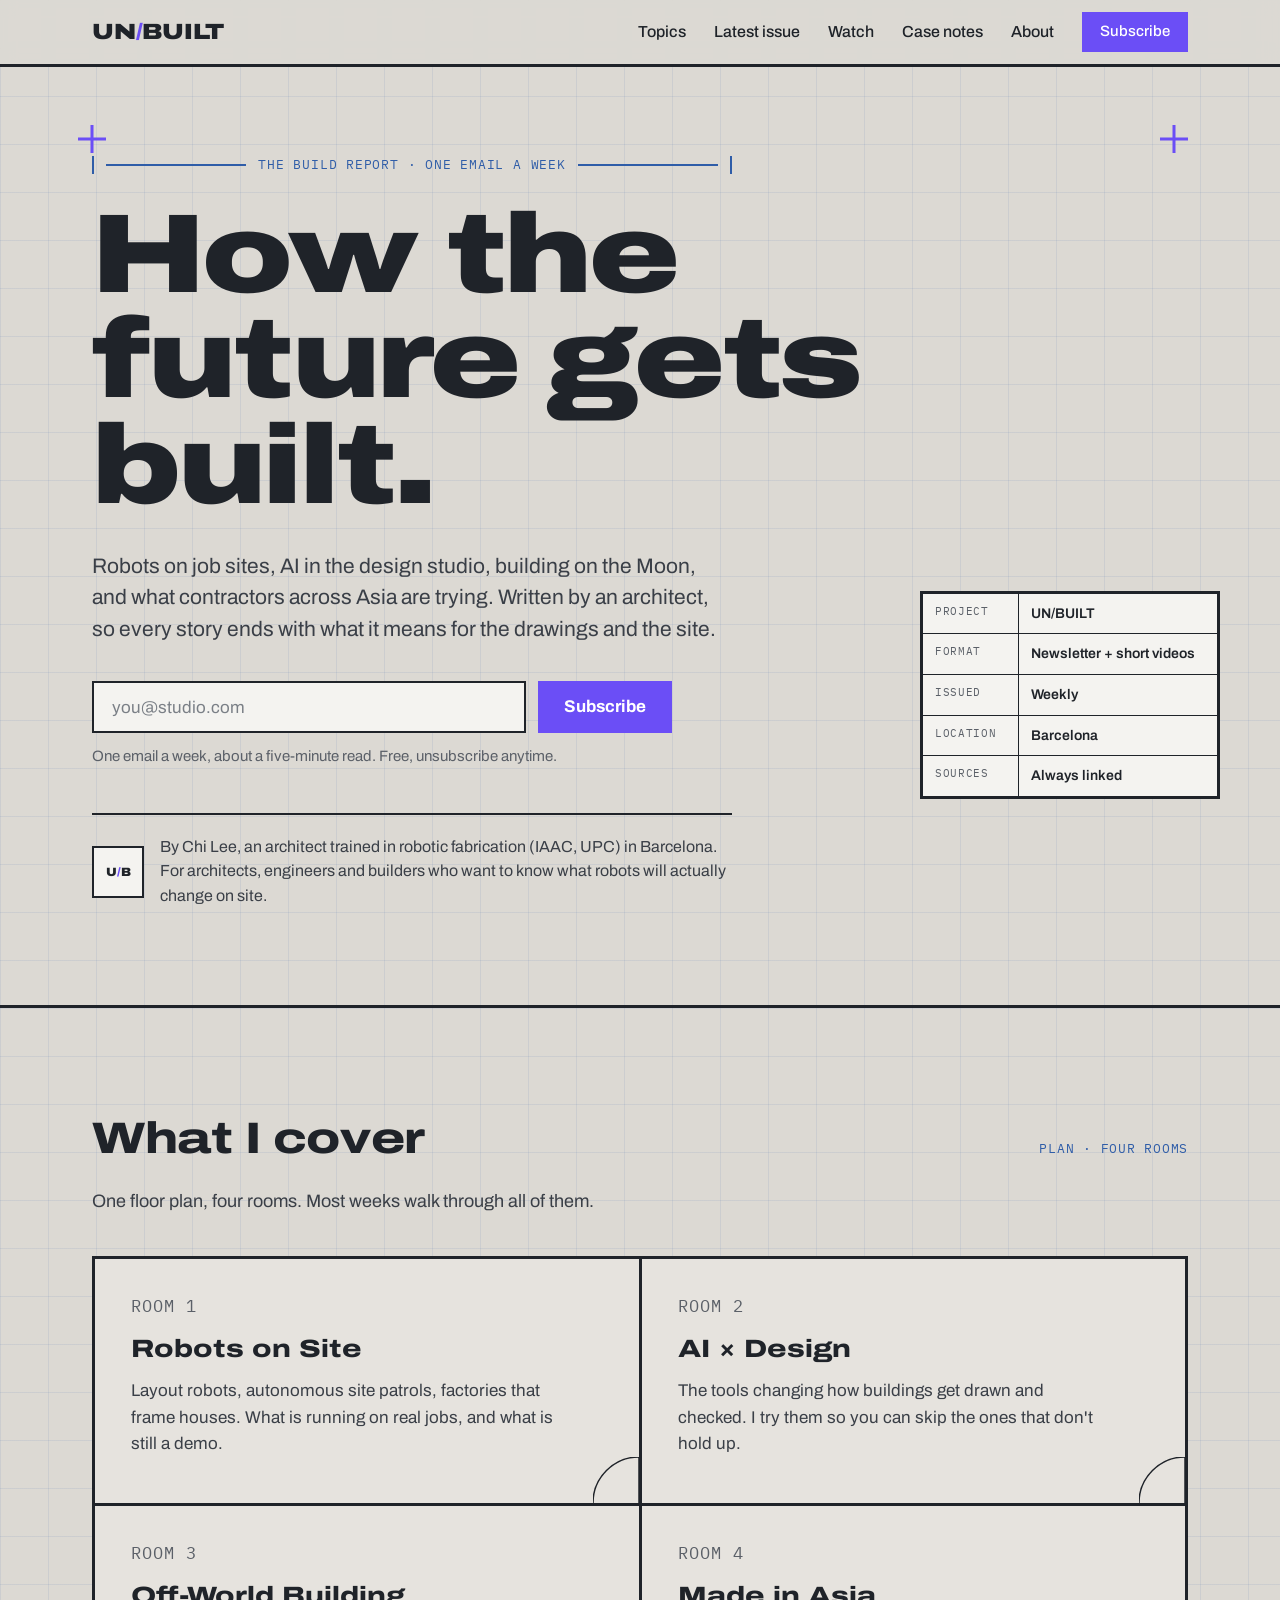
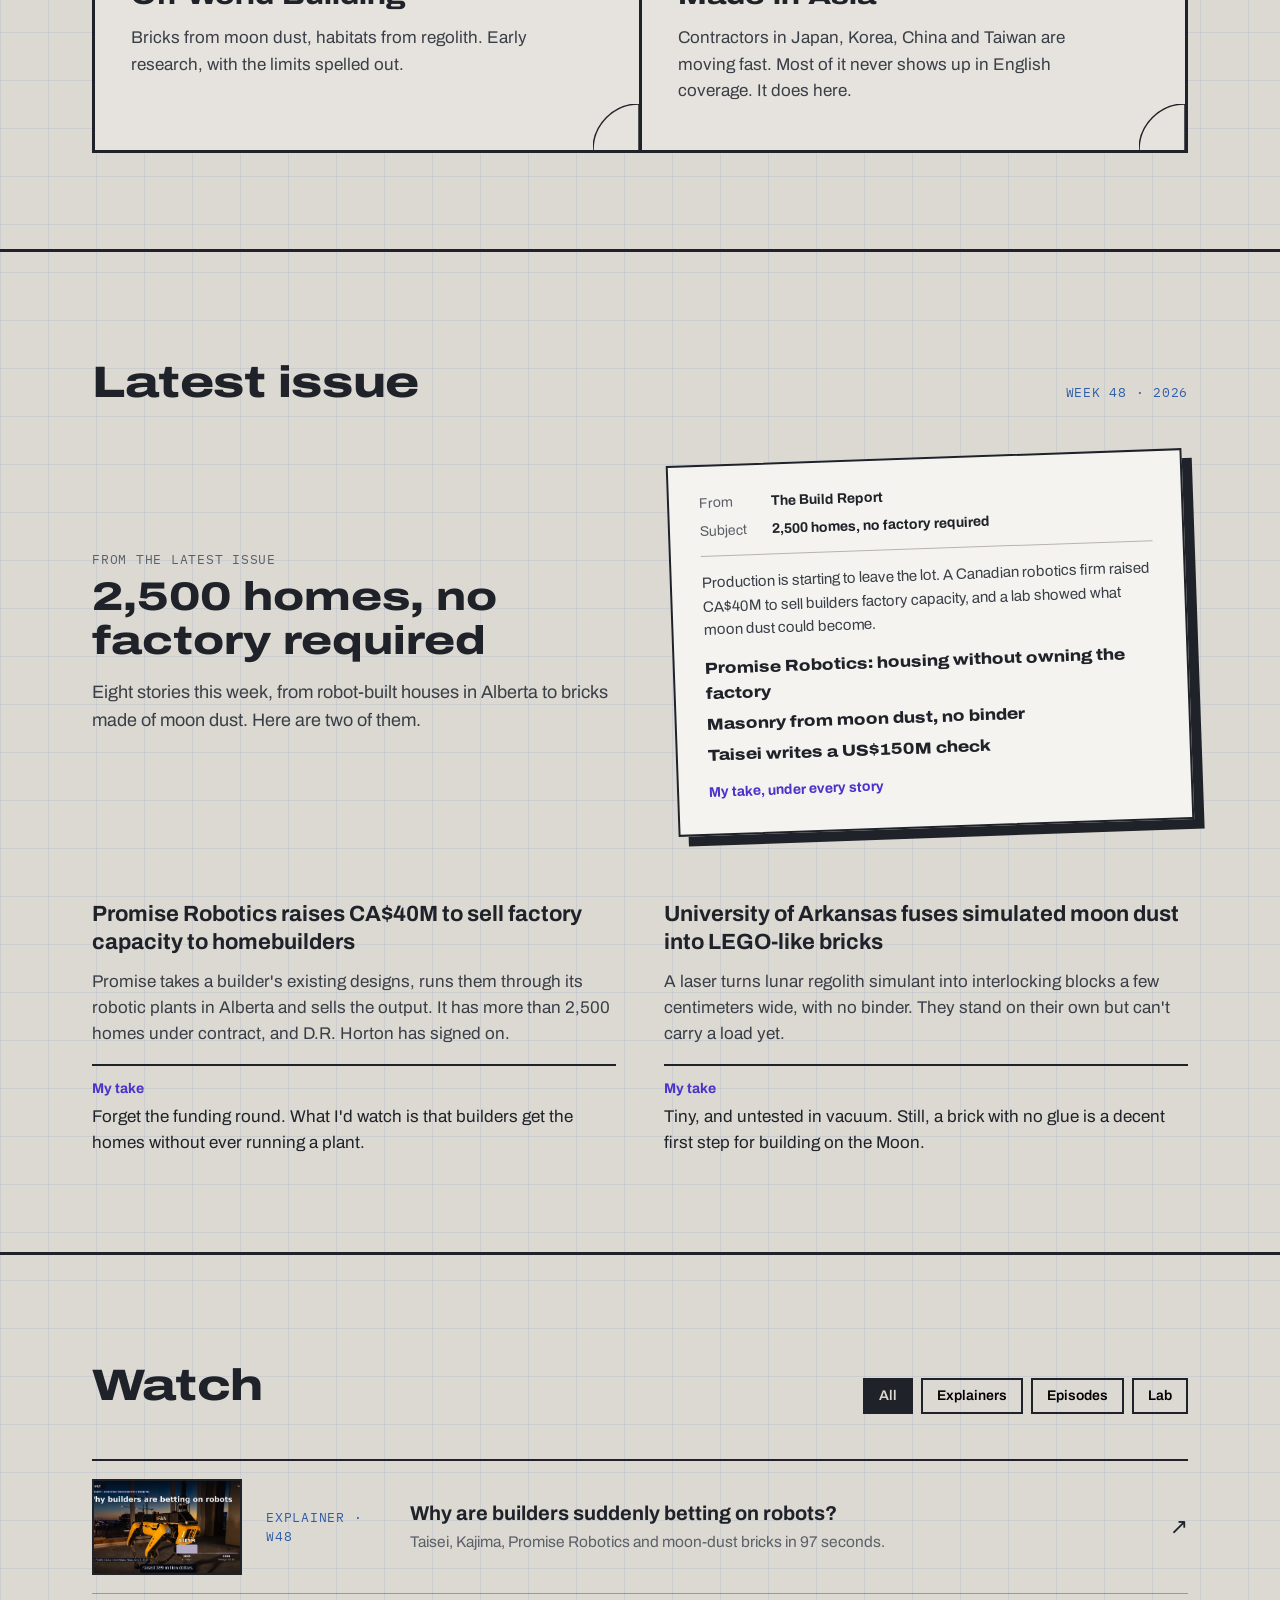
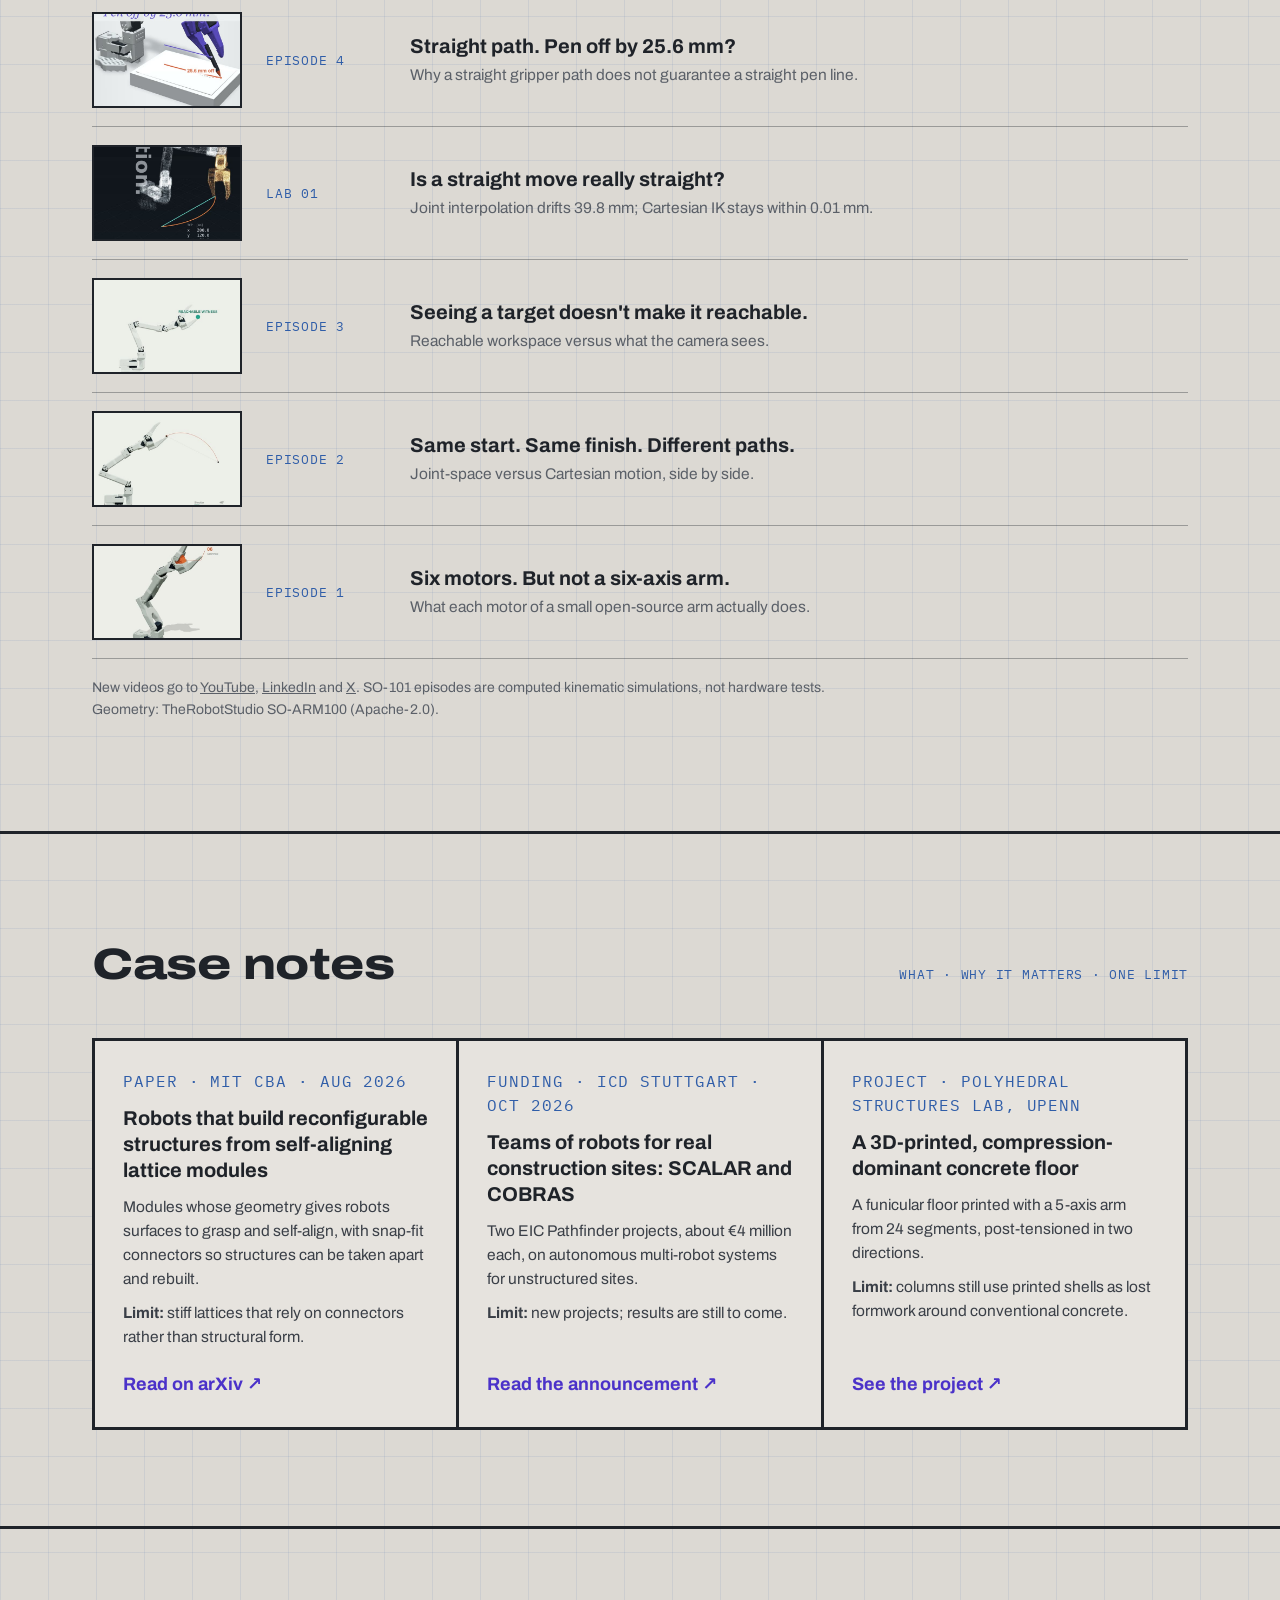
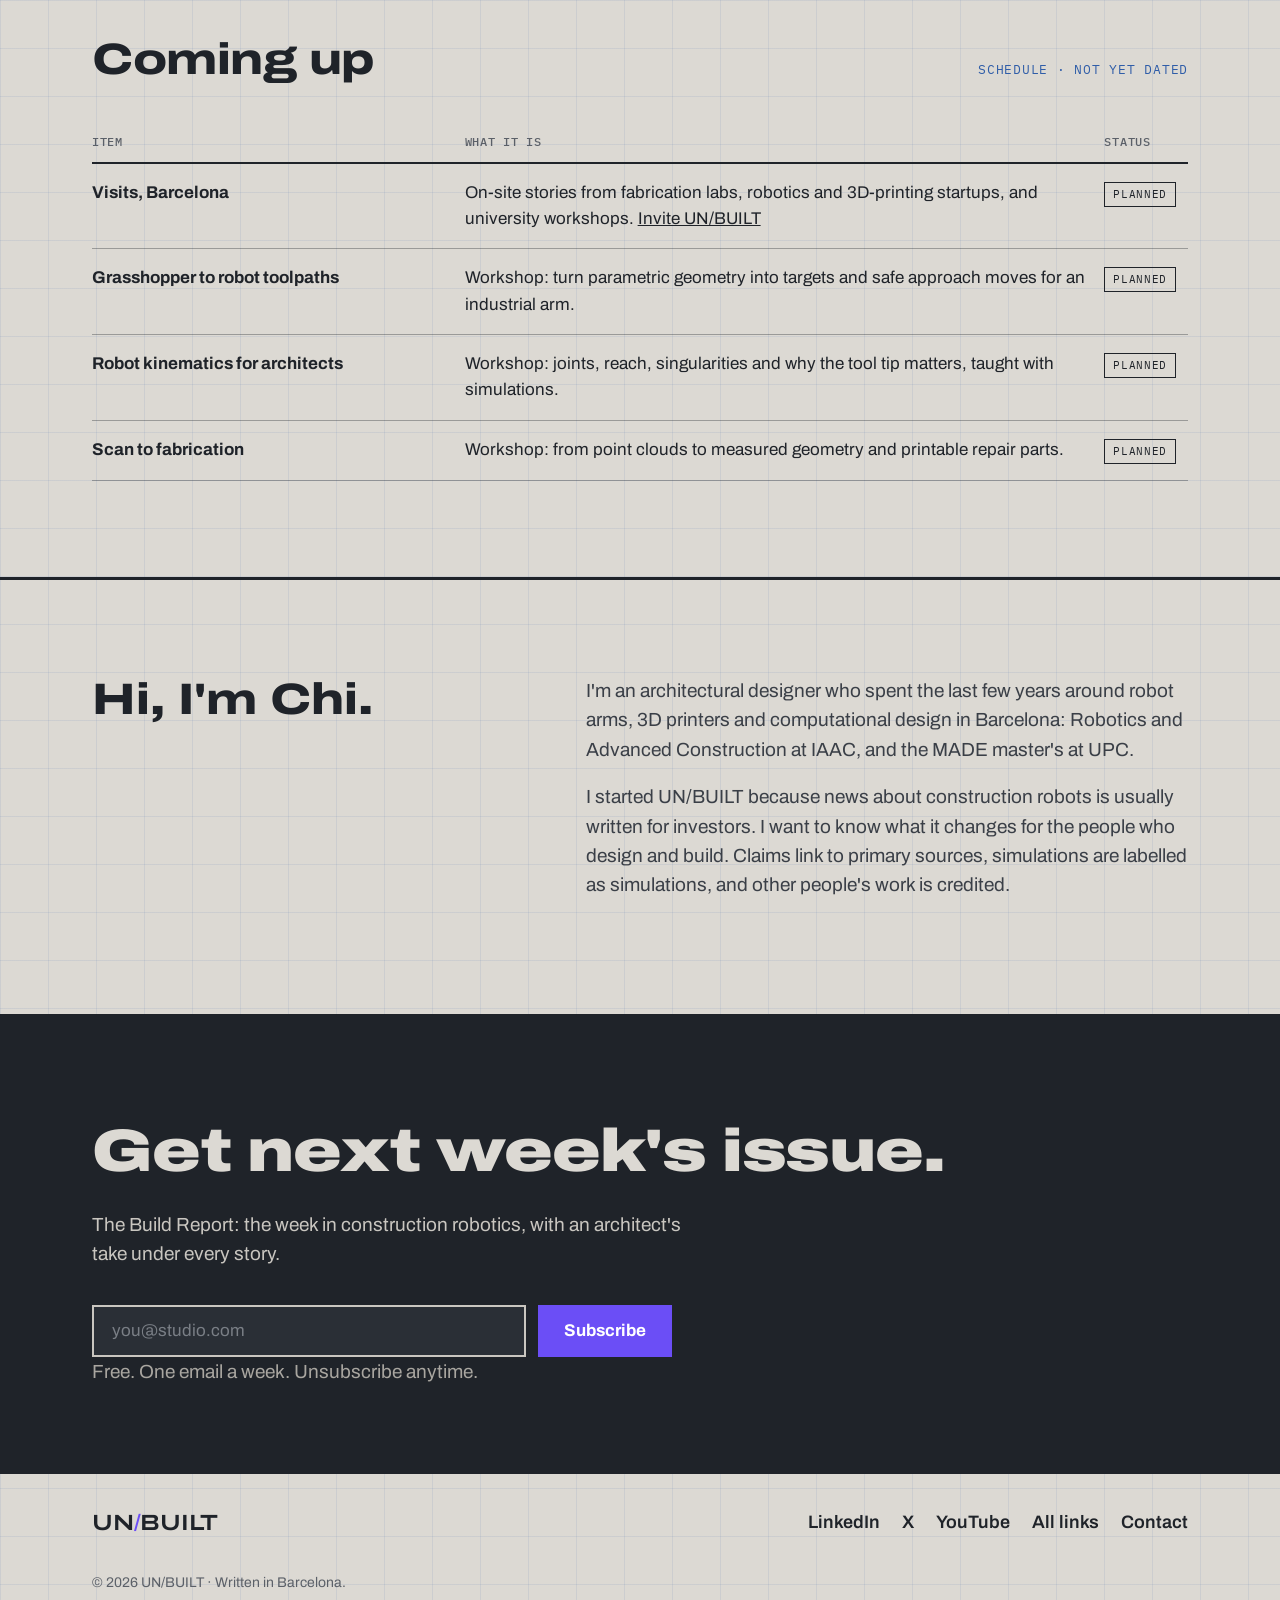
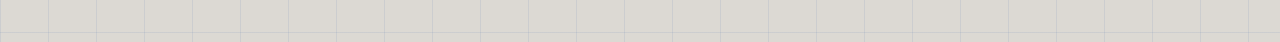
==== commit dd68a695: "Fix byline stamp layout" ====
--- a/index.html
+++ b/index.html
@@ -59,7 +59,7 @@
 .signup input::placeholder{color:#7A7F86}
 .note{margin:12px 0 0;font-size:15px;color:var(--mute)}
 .byline{display:flex;gap:16px;align-items:center;margin-top:44px;padding-top:20px;border-top:2px solid var(--ink);max-width:640px}
-.byline .stamp{flex:0 0 52px;height:52px;border:2px solid var(--ink);display:grid;place-items:center;font-weight:900;font-size:12px;font-stretch:110%;white-space:nowrap;background:var(--card)}
+.byline .stamp{flex:0 0 52px;height:52px;border:2px solid var(--ink);display:flex;align-items:center;justify-content:center;font-weight:900;font-size:12px;font-stretch:110%;white-space:nowrap;background:var(--card)}
 .byline .stamp span{color:var(--accent)}
 .byline p{margin:0;font-size:16px;color:var(--ink-2)}
 
